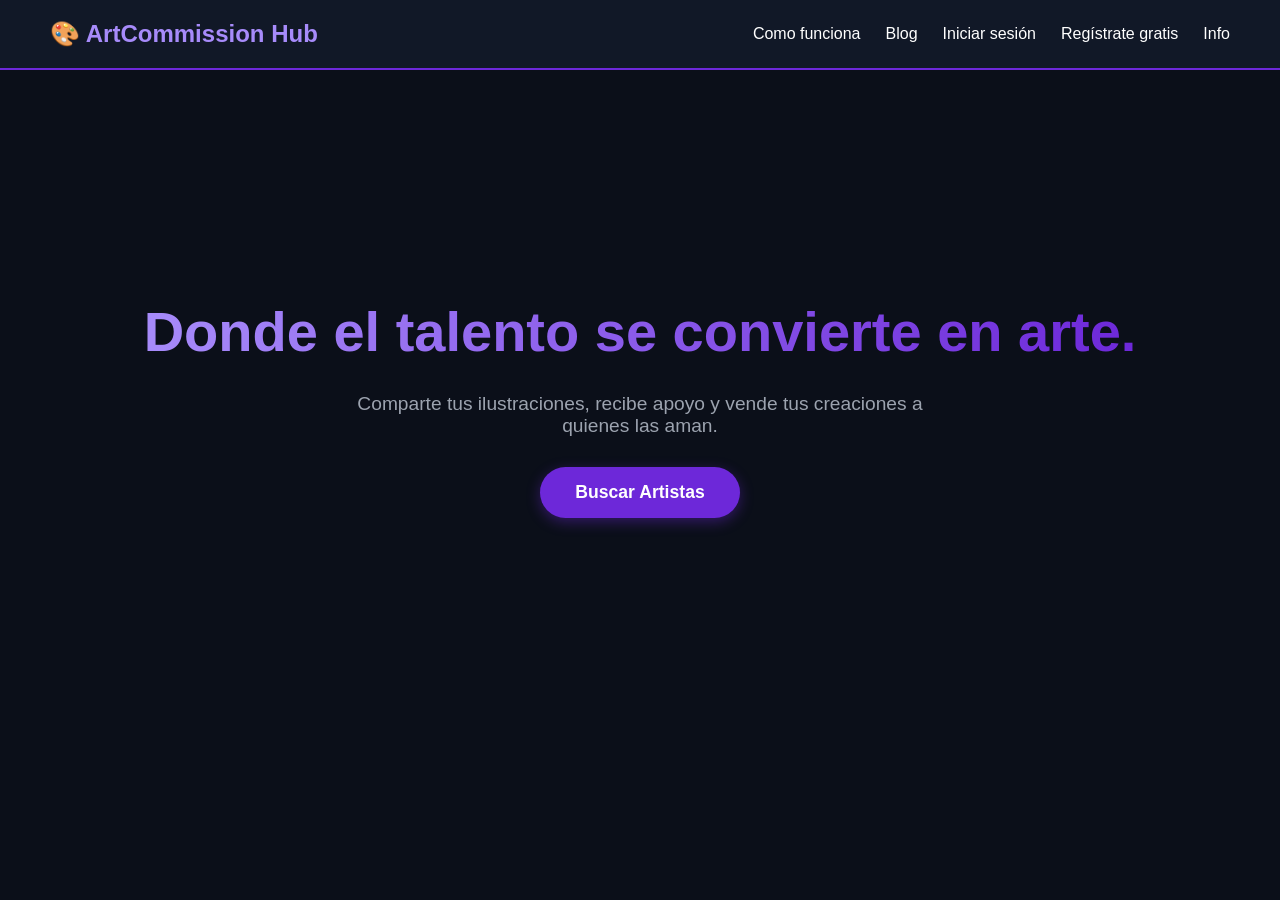
==== inicio/index.html @ b0a663e4 "refactor: organizar estructura inicial moviendo archivos a la carpeta inicio ademas de cambiar el no" ====
<!DOCTYPE html>
<html lang="es">
<head>
    <meta charset="UTF-8">
    <meta name="viewport" content="width=device-width, initial-scale=1.0">
    <title>ArtCommission Hub</title>
    <link rel="stylesheet" href="style.css">
</head>
<body>

    <nav>
        <h2>🎨 ArtCommission Hub</h2>

        <ul>
            <li>Como funciona</li>
            <li>Blog</li>
            <li>Iniciar sesión</li>
            <li>Regístrate gratis</li>
            <li>Info</li>
        </ul>
    </nav>

    <section>
        <h1>Donde el talento se convierte en arte.</h1>
        <p>Comparte tus ilustraciones, recibe apoyo y vende tus creaciones a quienes las aman.</p>
        <button>Buscar Artistas</button>
    </section>

    <script src="script.js"></script>

</body>
</html>
---- inicio/style.css ----
/* Configuración general y colores de fondo */
body {
    margin: 0;
    font-family: 'Segoe UI', Tahoma, Geneva, Verdana, sans-serif;
    background-color: #0B0F19; /* Azul oscuro profundo */
    color: #FFFFFF; /* Texto blanco */
}

/* Barra de navegación */
nav {
    display: flex;
    justify-content: space-between;
    align-items: center;
    padding: 20px 50px;
    background-color: #111827; /* Gris azulado muy oscuro */
    border-bottom: 2px solid #6D28D9; /* Línea morada eléctrica */
}

nav h2 {
    margin: 0;
    color: #A78BFA; /* Morado claro para resaltar el logo */
}

nav ul {
    list-style: none;
    display: flex;
    gap: 25px;
    margin: 0;
    padding: 0;
}

nav ul li {
    cursor: pointer;
    font-weight: 500;
    transition: color 0.3s ease;
}

nav ul li:hover {
    color: #8B5CF6; /* Cambia a morado al pasar el mouse */
}

/* Sección de Bienvenida (Hero Section) */
section {
    display: flex;
    flex-direction: column;
    align-items: center;
    justify-content: center;
    text-align: center;
    height: 70vh;
    padding: 0 20px;
}

section h1 {
    font-size: 3.5rem;
    margin-bottom: 10px;
    background: linear-gradient(to right, #A78BFA, #6D28D9);
    -webkit-background-clip: text;
    -webkit-text-fill-color: transparent; /* Efecto de texto degradado */
}

section p {
    font-size: 1.2rem;
    color: #9CA3AF; /* Texto gris suave */
    margin-bottom: 30px;
    max-width: 600px;
}

/* Botón llamativo */
button {
    background-color: #6D28D9; /* Fondo morado */
    color: white;
    border: none;
    padding: 15px 35px;
    font-size: 1.1rem;
    font-weight: bold;
    border-radius: 30px; /* Bordes redondeados modernos */
    cursor: pointer;
    box-shadow: 0 4px 14px rgba(109, 40, 217, 0.4);
    transition: transform 0.2s ease, background-color 0.3s ease;
}

button:hover {
    background-color: #7C3AED; /* Morado un poco más brillante */
    transform: translateY(-3px); /* Pequeño brinco hacia arriba */
}
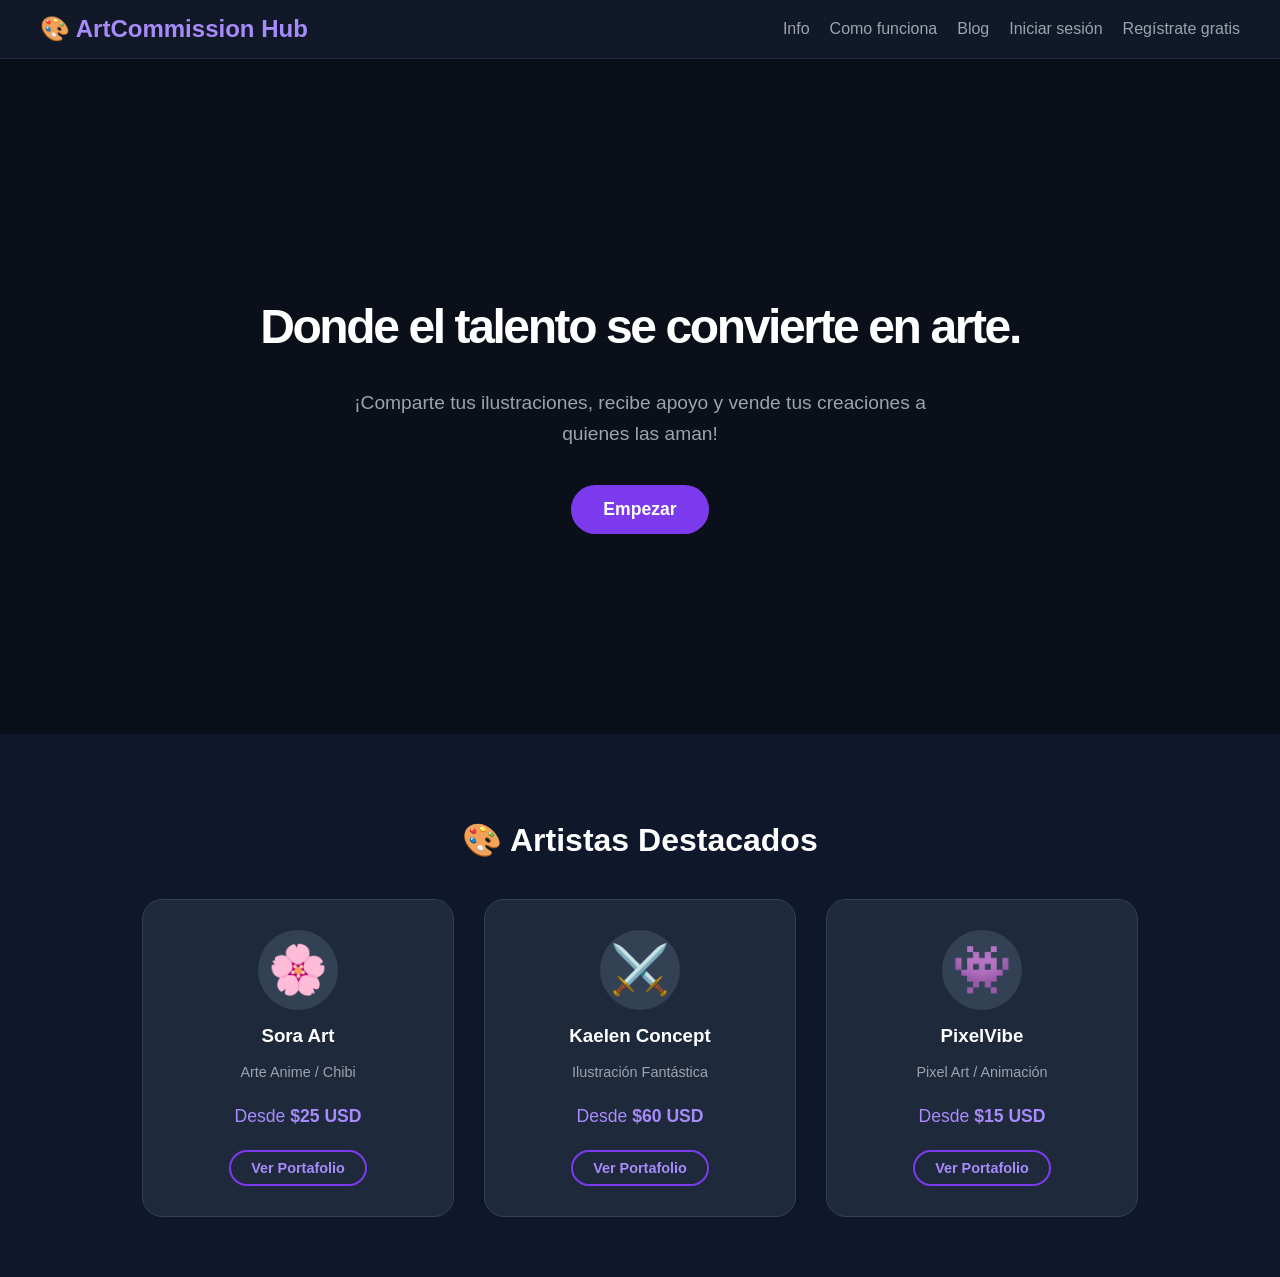
==== commit dfbbb640: "creacion de targetas virtuales de artistas" ====
--- a/inicio/index.html
+++ b/inicio/index.html
@@ -12,19 +12,51 @@
         <h2>🎨 ArtCommission Hub</h2>
 
         <ul>
+            <li>Info</li>
             <li>Como funciona</li>
             <li>Blog</li>
             <li>Iniciar sesión</li>
             <li>Regístrate gratis</li>
-            <li>Info</li>
         </ul>
     </nav>
 
     <section>
         <h1>Donde el talento se convierte en arte.</h1>
-        <p>Comparte tus ilustraciones, recibe apoyo y vende tus creaciones a quienes las aman.</p>
-        <button>Buscar Artistas</button>
+        <p>¡Comparte tus ilustraciones, recibe apoyo y vende tus creaciones a quienes las aman!</p>
+        <button>Empezar</button>
     </section>
+    
+    <section class="artists-section">
+    <h2>🎨 Artistas Destacados</h2>
+    <div class="artists-grid">
+        <!-- Tarjeta Artista 1 -->
+        <div class="artist-card">
+            <div class="profile-pic">🌸</div>
+            <h3>Sora Art</h3>
+            <p class="specialty">Arte Anime / Chibi</p>
+            <p class="price">Desde <strong>$25 USD</strong></p>
+            <button class="btn-sm">Ver Portafolio</button>
+        </div>
+
+        <!-- Tarjeta Artista 2 -->
+        <div class="artist-card">
+            <div class="profile-pic">⚔️</div>
+            <h3>Kaelen Concept</h3>
+            <p class="specialty">Ilustración Fantástica</p>
+            <p class="price">Desde <strong>$60 USD</strong></p>
+            <button class="btn-sm">Ver Portafolio</button>
+        </div>
+
+        <!-- Tarjeta Artista 3 -->
+        <div class="artist-card">
+            <div class="profile-pic">👾</div>
+            <h3>PixelVibe</h3>
+            <p class="specialty">Pixel Art / Animación</p>
+            <p class="price">Desde <strong>$15 USD</strong></p>
+            <button class="btn-sm">Ver Portafolio</button>
+        </div>
+    </div>
+</section>
 
     <script src="script.js"></script>
 
--- a/inicio/style.css
+++ b/inicio/style.css
@@ -1,4 +1,4 @@
-/* Configuración general y colores de fondo */
+/* Configuración general y colores de fondo estilo Ko-fi Oscuro */
 body {
     margin: 0;
     font-family: 'Segoe UI', Tahoma, Geneva, Verdana, sans-serif;
@@ -11,20 +11,22 @@
     display: flex;
     justify-content: space-between;
     align-items: center;
-    padding: 20px 50px;
+    padding: 15px 40px;
     background-color: #111827; /* Gris azulado muy oscuro */
-    border-bottom: 2px solid #6D28D9; /* Línea morada eléctrica */
+    border-bottom: 1px solid #1F2937;
 }
 
 nav h2 {
     margin: 0;
     color: #A78BFA; /* Morado claro para resaltar el logo */
+    font-size: 1.5rem;
 }
 
 nav ul {
     list-style: none;
     display: flex;
-    gap: 25px;
+    align-items: center;
+    gap: 20px;
     margin: 0;
     padding: 0;
 }
@@ -32,11 +34,12 @@
 nav ul li {
     cursor: pointer;
     font-weight: 500;
+    color: #9CA3AF;
     transition: color 0.3s ease;
 }
 
 nav ul li:hover {
-    color: #8B5CF6; /* Cambia a morado al pasar el mouse */
+    color: #FFFFFF; /* Cambia a blanco al pasar el mouse */
 }
 
 /* Sección de Bienvenida (Hero Section) */
@@ -46,40 +49,118 @@
     align-items: center;
     justify-content: center;
     text-align: center;
-    height: 70vh;
+    height: 75vh;
     padding: 0 20px;
 }
 
 section h1 {
-    font-size: 3.5rem;
-    margin-bottom: 10px;
-    background: linear-gradient(to right, #A78BFA, #6D28D9);
-    -webkit-background-clip: text;
-    -webkit-text-fill-color: transparent; /* Efecto de texto degradado */
+    font-size: 3rem;
+    margin-bottom: 15px;
+    font-weight: 800;
+    letter-spacing: -0.05em;
 }
 
 section p {
     font-size: 1.2rem;
     color: #9CA3AF; /* Texto gris suave */
-    margin-bottom: 30px;
+    margin-bottom: 35px;
     max-width: 600px;
+    line-height: 1.6;
 }
 
-/* Botón llamativo */
+/* Botón llamativo estilo "Empiezar" de Ko-fi */
 button {
-    background-color: #6D28D9; /* Fondo morado */
+    background-color: #7C3AED; /* Morado Ko-fi / ArtStation */
     color: white;
     border: none;
-    padding: 15px 35px;
+    padding: 14px 32px;
     font-size: 1.1rem;
-    font-weight: bold;
-    border-radius: 30px; /* Bordes redondeados modernos */
+    font-weight: 600;
+    border-radius: 9999px; /* Botón completamente ovalado */
     cursor: pointer;
-    box-shadow: 0 4px 14px rgba(109, 40, 217, 0.4);
-    transition: transform 0.2s ease, background-color 0.3s ease;
+    transition: background-color 0.2s ease, transform 0.2s ease;
 }
 
 button:hover {
-    background-color: #7C3AED; /* Morado un poco más brillante */
-    transform: translateY(-3px); /* Pequeño brinco hacia arriba */
+    background-color: #6D28D9;
+    transform: scale(1.03); /* Crece sutilmente */
+}  
+
+/* Sección de Artistas */
+.artists-section {
+    height: auto;
+    padding: 60px 20px;
+    background-color: #0F172A; /* Un tono ligeramente diferente para contrastar */
+}
+
+.artists-section h2 {
+    font-size: 2rem;
+    margin-bottom: 40px;
+}
+
+/* Rejilla de tarjetas */
+.artists-grid {
+    display: flex;
+    justify-content: center;
+    gap: 30px;
+    flex-wrap: wrap; /* Esto ayuda a que sea responsive si la pantalla es chica */
+    max-width: 1200px;
+    width: 100%;
+}
+
+/* Tarjeta individual */
+.artist-card {
+    background-color: #1E293B; /* Tarjeta gris azulada */
+    border: 1px solid #334155;
+    border-radius: 20px;
+    padding: 30px;
+    width: 250px;
+    text-align: center;
+    transition: transform 0.3s ease, border-color 0.3s ease;
+}
+
+.artist-card:hover {
+    transform: translateY(-5px);
+    border-color: #7C3AED; /* Borde morado brillante al pasar el mouse */
+}
+
+/* Avatar temporal del artista */
+.profile-pic {
+    font-size: 3rem;
+    background-color: #334155;
+    width: 80px;
+    height: 80px;
+    line-height: 80px;
+    border-radius: 50%;
+    margin: 0 auto 15px auto;
+}
+
+.artist-card h3 {
+    margin: 10px 0 5px 0;
+}
+
+.specialty {
+    color: #9CA3AF;
+    font-size: 0.9rem;
+    margin-bottom: 15px;
+}
+
+.price {
+    color: #A78BFA;
+    font-size: 1.1rem;
+    margin-bottom: 20px;
+}
+
+/* Botón pequeño para las tarjetas */
+.btn-sm {
+    padding: 8px 20px;
+    font-size: 0.9rem;
+    background-color: transparent;
+    border: 2px solid #7C3AED;
+    color: #A78BFA;
+}
+
+.btn-sm:hover {
+    background-color: #7C3AED;
+    color: white;
 }
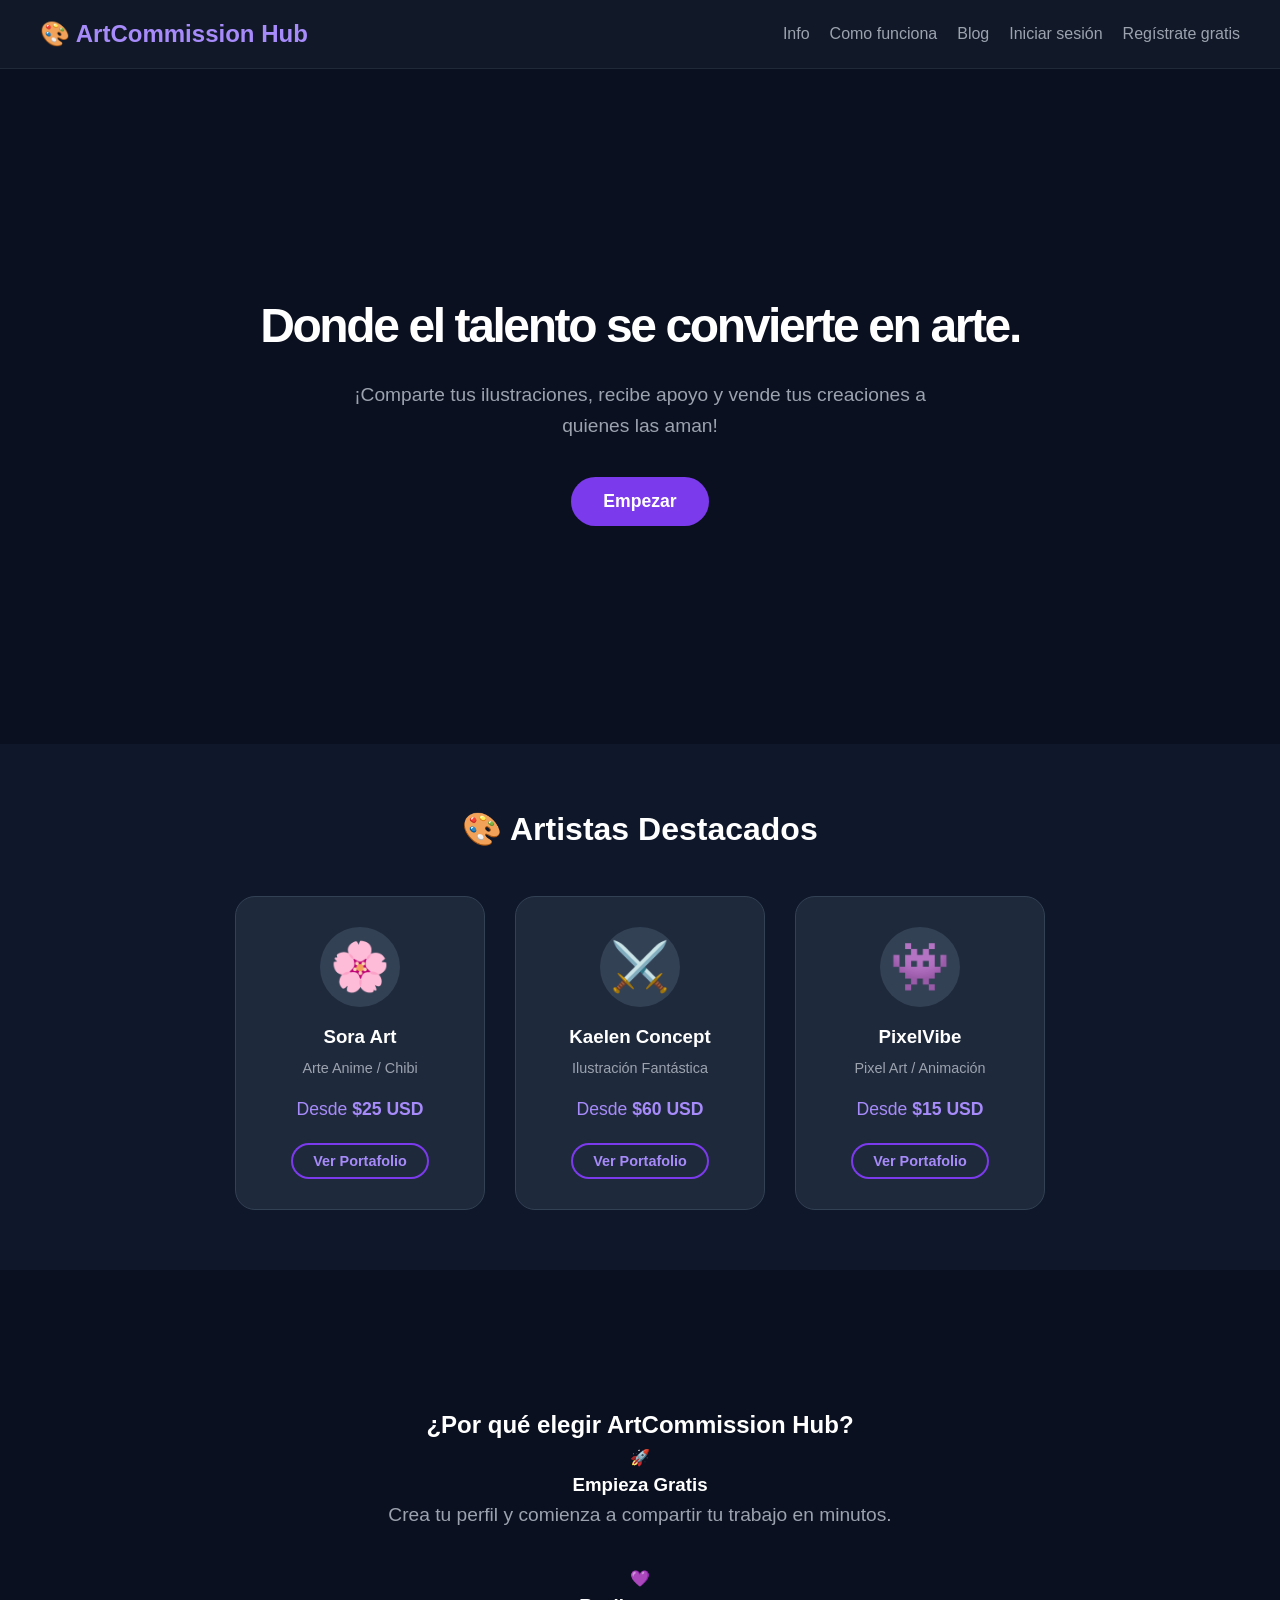
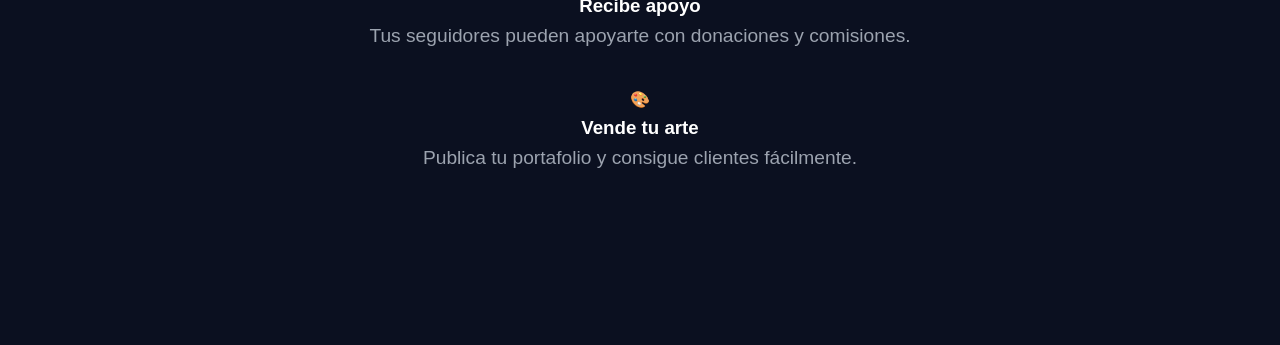
==== commit 03f9ca17: "estructura HTML y fundamentos de CSS" ====
--- a/inicio/index.html
+++ b/inicio/index.html
@@ -20,44 +20,72 @@
         </ul>
     </nav>
 
-    <section>
-        <h1>Donde el talento se convierte en arte.</h1>
-        <p>¡Comparte tus ilustraciones, recibe apoyo y vende tus creaciones a quienes las aman!</p>
-        <button>Empezar</button>
-    </section>
+    <main>
+        <section>
+            <h1>Donde el talento se convierte en arte.</h1>
+            <p>¡Comparte tus ilustraciones, recibe apoyo y vende tus creaciones a quienes las aman!</p>
+            <button>Empezar</button>
+        </section>
     
-    <section class="artists-section">
-    <h2>🎨 Artistas Destacados</h2>
-    <div class="artists-grid">
+        <section class="artists-section">
+            <h2>🎨 Artistas Destacados</h2>
+            <div class="artists-grid">
         <!-- Tarjeta Artista 1 -->
-        <div class="artist-card">
-            <div class="profile-pic">🌸</div>
-            <h3>Sora Art</h3>
-            <p class="specialty">Arte Anime / Chibi</p>
-            <p class="price">Desde <strong>$25 USD</strong></p>
-            <button class="btn-sm">Ver Portafolio</button>
-        </div>
+            <div class="artist-card">
+                <div class="profile-pic">🌸</div>
+                <h3>Sora Art</h3>
+                <p class="specialty">Arte Anime / Chibi</p>
+                <p class="price">Desde <strong>$25 USD</strong></p>
+                <button class="btn-sm">Ver Portafolio</button>
+            </div>
 
         <!-- Tarjeta Artista 2 -->
-        <div class="artist-card">
-            <div class="profile-pic">⚔️</div>
-            <h3>Kaelen Concept</h3>
-            <p class="specialty">Ilustración Fantástica</p>
-            <p class="price">Desde <strong>$60 USD</strong></p>
-            <button class="btn-sm">Ver Portafolio</button>
-        </div>
+            <div class="artist-card">
+                <div class="profile-pic">⚔️</div>
+                <h3>Kaelen Concept</h3>
+                <p class="specialty">Ilustración Fantástica</p>
+                <p class="price">Desde <strong>$60 USD</strong></p>
+                <button class="btn-sm">Ver Portafolio</button>
+            </div>
 
         <!-- Tarjeta Artista 3 -->
-        <div class="artist-card">
-            <div class="profile-pic">👾</div>
-            <h3>PixelVibe</h3>
-            <p class="specialty">Pixel Art / Animación</p>
-            <p class="price">Desde <strong>$15 USD</strong></p>
-            <button class="btn-sm">Ver Portafolio</button>
-        </div>
-    </div>
-</section>
+            <div class="artist-card">
+                <div class="profile-pic">👾</div>
+                <h3>PixelVibe</h3>
+                <p class="specialty">Pixel Art / Animación</p>
+                <p class="price">Desde <strong>$15 USD</strong></p>
+                <button class="btn-sm">Ver Portafolio</button>
+            </div>
+        </section>
 
+        <section class="features-section">
+            <h2>¿Por qué elegir ArtCommission Hub?</h2>
+
+        <!-- Tarjeta feature 1 -->
+            <div class="features-grid">
+                <div class="features-card">
+                    <div class="feature-icon">🚀</div>
+                    <h3>Empieza Gratis</h3>
+                    <p class="description">Crea tu perfil y comienza a compartir tu trabajo en minutos.</p>
+                </div>
+
+        <!-- Tarjeta feature 2 -->
+            
+                <div class="features-card">
+                    <div class="feature-icon">💜</div>
+                    <h3>Recibe apoyo</h3>
+                    <p class="description">Tus seguidores pueden apoyarte con donaciones y comisiones.</p>
+                </div>
+
+        <!-- Tarjeta feature 3 -->
+                <div class="features-card">
+                    <div class="feature-icon">🎨</div>
+                    <h3>Vende tu arte</h3>
+                    <p class="description">Publica tu portafolio y consigue clientes fácilmente.</p>
+                </div>
+            </div>
+        </section>
+    </main>
     <script src="script.js"></script>
 
 </body>
--- a/inicio/style.css
+++ b/inicio/style.css
@@ -1,9 +1,41 @@
-/* Configuración general y colores de fondo estilo Ko-fi Oscuro */
+/* variables */
+:root{
+    --bg-primary:#0B1020;
+    --bg-secondary:#161E33;
+    --card:#202A40;
+
+    --purple:#7C3AED;
+    --purple-hover:#6D28D9;
+
+    --text:#FFFFFF;
+    --text-light:#B7C2D3;
+
+    --border:#2F3A56;
+
+    --radius:18px;
+
+    --transition:.25s ease;
+}
+
+/* reset */
+*{
+    margin:0;
+    padding:0;
+    box-sizing:border-box;
+}
+
+/* Configuración general */
 body {
-    margin: 0;
-    font-family: 'Segoe UI', Tahoma, Geneva, Verdana, sans-serif;
-    background-color: #0B0F19; /* Azul oscuro profundo */
-    color: #FFFFFF; /* Texto blanco */
+    background:var(--bg-primary);
+    color:var(--text);
+    font-family:Arial, Helvetica, sans-serif;/* fuente */
+    line-height:1.6;/* espaciado entre lineas */
+}
+
+/* imagenes */
+img{
+    max-width:100%;
+    display:block;
 }
 
 /* Barra de navegación */
@@ -13,7 +45,7 @@
     align-items: center;
     padding: 15px 40px;
     background-color: #111827; /* Gris azulado muy oscuro */
-    border-bottom: 1px solid #1F2937;
+    border-bottom: 1px solid #1F2937; 
 }
 
 nav h2 {
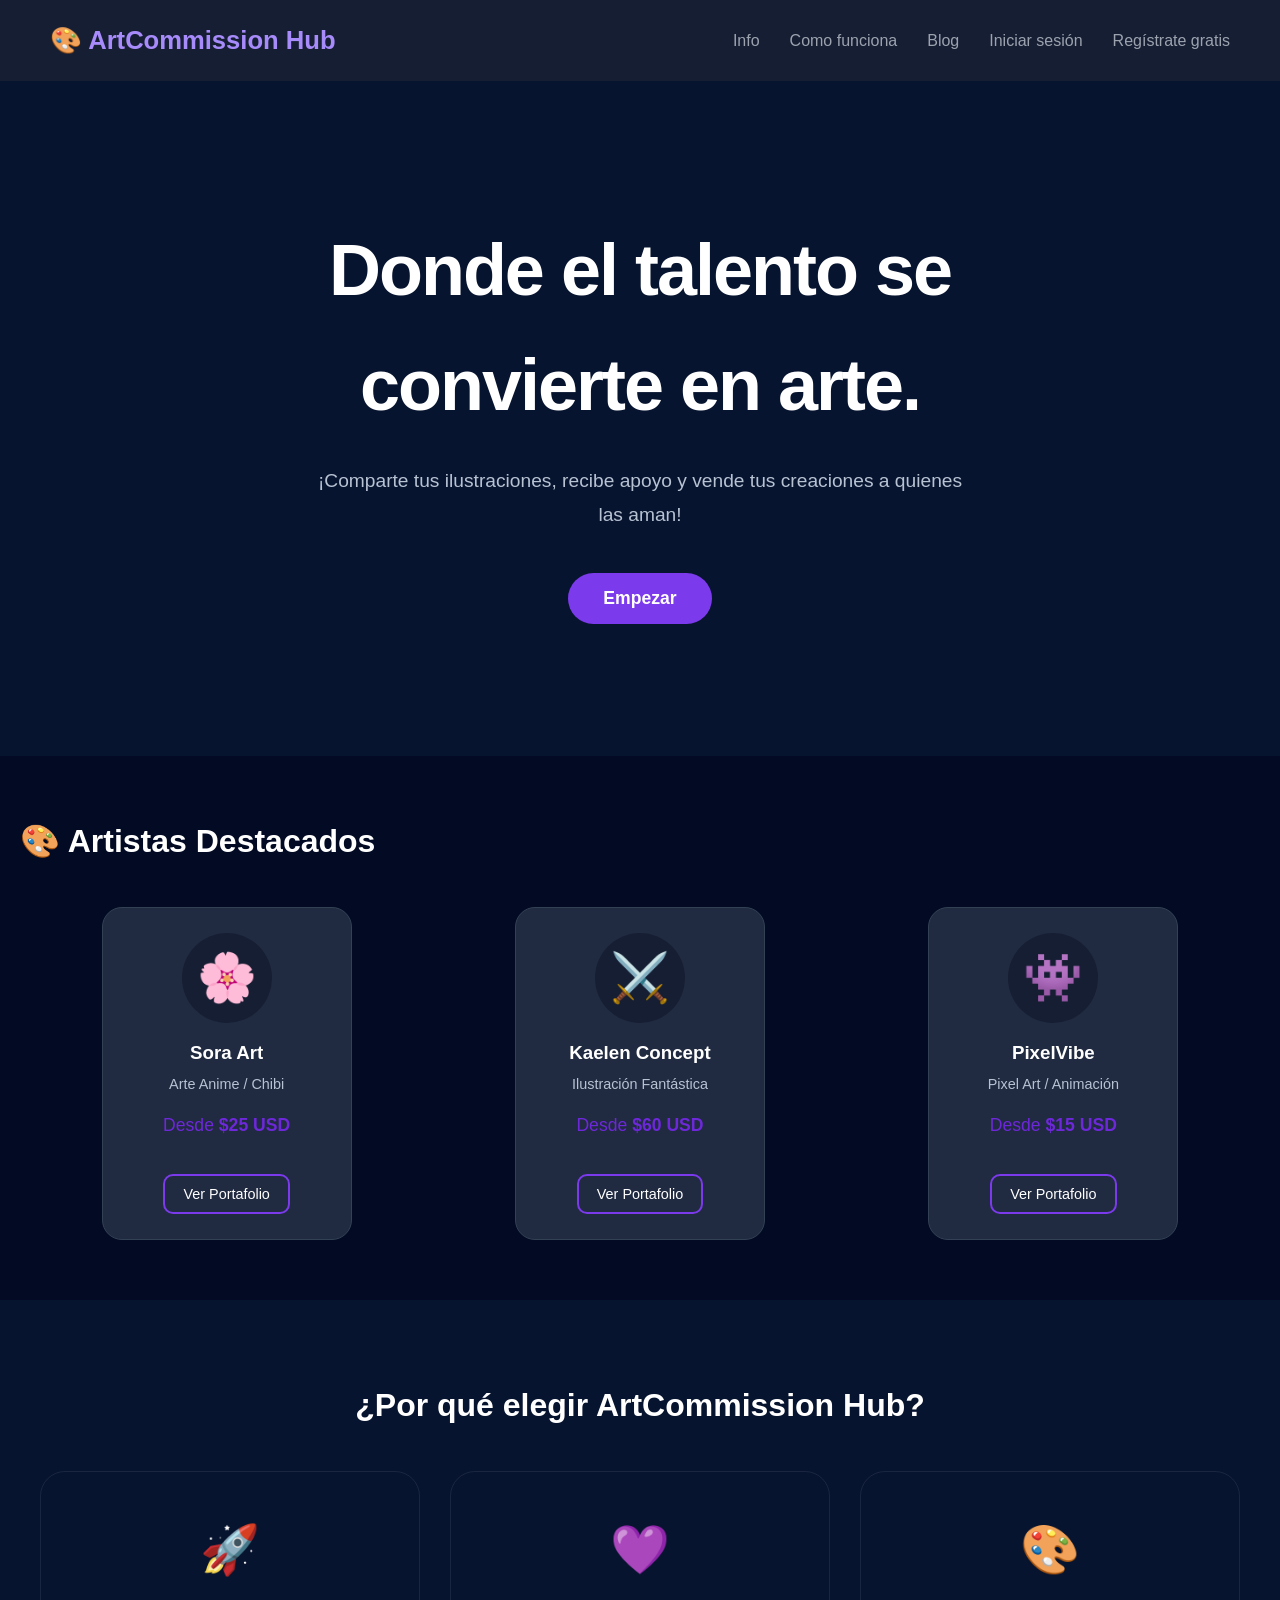
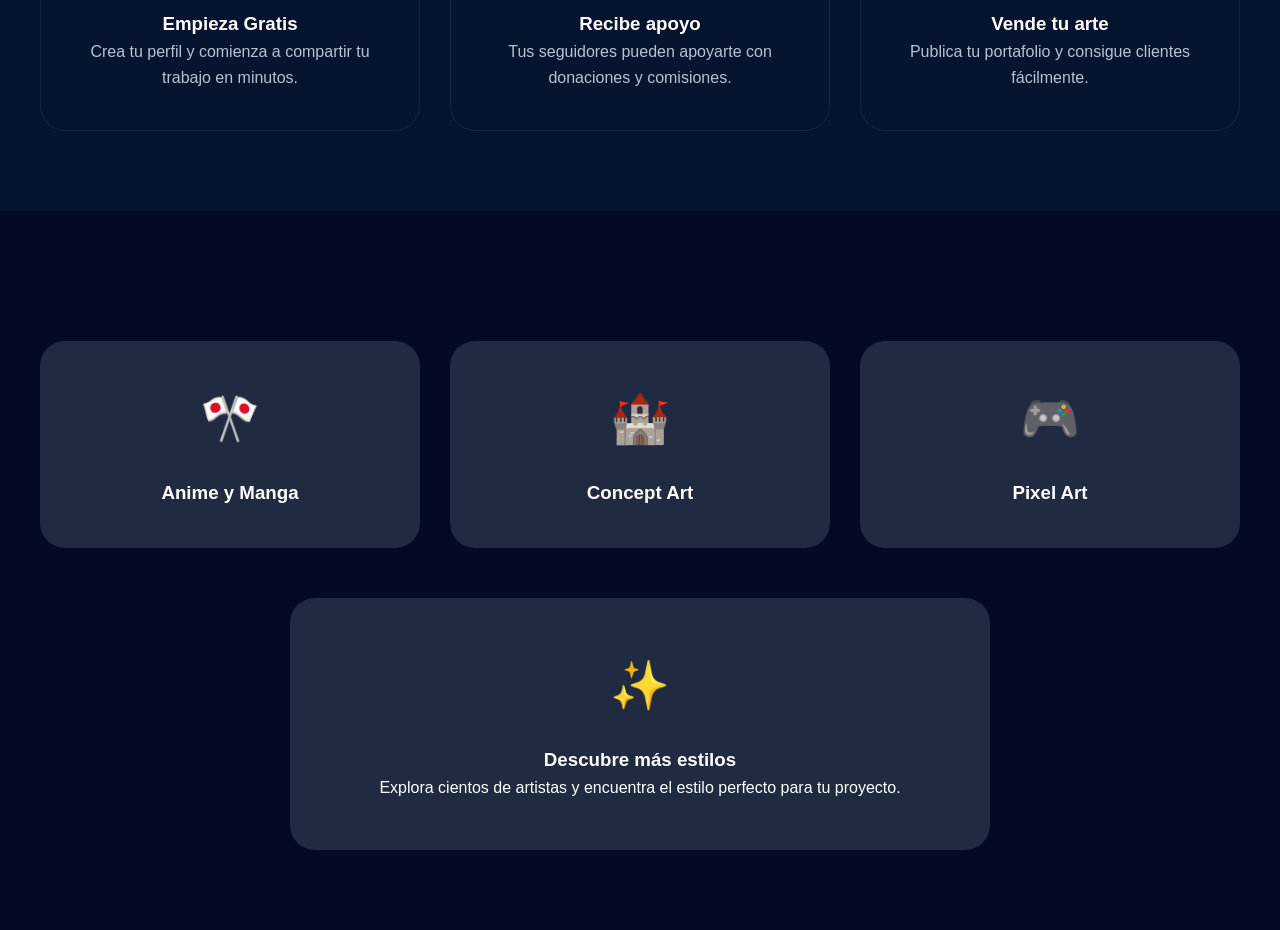
==== commit 7032d242: "css y html parte de categorias" ====
--- a/inicio/index.html
+++ b/inicio/index.html
@@ -21,7 +21,7 @@
     </nav>
 
     <main>
-        <section>
+        <section class="hero-section">
             <h1>Donde el talento se convierte en arte.</h1>
             <p>¡Comparte tus ilustraciones, recibe apoyo y vende tus creaciones a quienes las aman!</p>
             <button>Empezar</button>
@@ -85,6 +85,31 @@
                 </div>
             </div>
         </section>
+
+        <section class="category-section">
+            <div class="category-grid">
+                <div class="category-card">
+                    <div class="category-icon">🎌</div>
+                    <h3>Anime y Manga</h3>
+                </div>
+
+                <div class="category-card">
+                    <div class="category-icon">🏰</div>
+                    <h3>Concept Art</h3>
+                </div>
+
+                <div class="category-card">
+                    <div class="category-icon">🎮</div>
+                    <h3>Pixel Art</h3>
+                </div>
+            </div>
+
+            <div class="explore-card">
+                    <div class="category-icon">✨</div>
+                    <h3>Descubre más estilos</h3>
+                    <p>Explora cientos de artistas y encuentra el estilo perfecto para tu proyecto.</p>
+            </div>
+        </section>
     </main>
     <script src="script.js"></script>
 
--- a/inicio/style.css
+++ b/inicio/style.css
@@ -3,6 +3,8 @@
     --bg-primary:#0B1020;
     --bg-secondary:#161E33;
     --card:#202A40;
+    --fondo2:#1a273f;
+    --fondo1:#0c1a3d;
 
     --purple:#7C3AED;
     --purple-hover:#6D28D9;
@@ -43,88 +45,94 @@
     display: flex;
     justify-content: space-between;
     align-items: center;
-    padding: 15px 40px;
-    background-color: #111827; /* Gris azulado muy oscuro */
-    border-bottom: 1px solid #1F2937; 
-}
-
+
+    padding: 20px 50px;
+    background:var(--bg-secondary);
+}
+
+/* Barra de navegación titulo */
 nav h2 {
     margin: 0;
     color: #A78BFA; /* Morado claro para resaltar el logo */
-    font-size: 1.5rem;
-}
-
+    font-size: 1.6rem;
+    cursor:pointer;
+}
+
+/* Barra de navegación ul */
 nav ul {
+    display: flex;
+    gap: 30px;
     list-style: none;
-    display: flex;
     align-items: center;
-    gap: 20px;
     margin: 0;
     padding: 0;
 }
 
+/* Barra de navegación li */
 nav ul li {
     cursor: pointer;
     font-weight: 500;
     color: #9CA3AF;
     transition: color 0.3s ease;
 }
-
 nav ul li:hover {
-    color: #FFFFFF; /* Cambia a blanco al pasar el mouse */
-}
-
-/* Sección de Bienvenida (Hero Section) */
-section {
+    color:var(--purple); /* Cambia a morado al pasar el mouse */
+}
+
+/* Sección de Bienvenida */
+.hero-section {
+    background: #07142f;
     display: flex;
     flex-direction: column;
+    justify-content: center;
     align-items: center;
-    justify-content: center;
-    text-align: center;
-    height: 75vh;
-    padding: 0 20px;
-}
-
-section h1 {
-    font-size: 3rem;
-    margin-bottom: 15px;
+    text-align: center;
+
+    min-height: 75vh;
+    padding: 80px 20px;
+}
+
+.hero-section h1 {
+    font-size: clamp(2.5rem, 6vw, 4.5rem);
     font-weight: 800;
-    letter-spacing: -0.05em;
-}
-
-section p {
+    letter-spacing: -2px;
+    margin-bottom: 20px;
+    max-width: 900px;
+}
+
+.hero-section p {
     font-size: 1.2rem;
-    color: #9CA3AF; /* Texto gris suave */
-    margin-bottom: 35px;
-    max-width: 600px;
-    line-height: 1.6;
-}
-
-/* Botón llamativo estilo "Empiezar" de Ko-fi */
-button {
-    background-color: #7C3AED; /* Morado Ko-fi / ArtStation */
+    color: var(--text-light);
+    max-width: 650px;
+    margin-bottom: 40px;
+    line-height: 1.8;
+}
+
+.hero-section button {
+    background: var(--purple);
     color: white;
     border: none;
-    padding: 14px 32px;
+    padding: 15px 35px;
+    border-radius: 999px;
     font-size: 1.1rem;
     font-weight: 600;
-    border-radius: 9999px; /* Botón completamente ovalado */
-    cursor: pointer;
-    transition: background-color 0.2s ease, transform 0.2s ease;
-}
-
-button:hover {
-    background-color: #6D28D9;
-    transform: scale(1.03); /* Crece sutilmente */
-}  
+    cursor: pointer;
+    transition: 0.3s;
+}
+
+.hero-section button:hover {
+    background: var(--purple-hover);
+    transform: translateY(-3px);
+    box-shadow: 0 10px 30px rgba(124, 58, 237, 0.4);
+}
+
 
 /* Sección de Artistas */
 .artists-section {
     height: auto;
     padding: 60px 20px;
-    background-color: #0F172A; /* Un tono ligeramente diferente para contrastar */
-}
-
+    background-color:#030b24; 
+}
 .artists-section h2 {
     font-size: 2rem;
     margin-bottom: 40px;
@@ -132,38 +140,49 @@
 
 /* Rejilla de tarjetas */
 .artists-grid {
-    display: flex;
+    display: grid;
+    grid-template-columns: repeat(auto-fit, minmax(280px, 1fr));
     justify-content: center;
-    gap: 30px;
-    flex-wrap: wrap; /* Esto ayuda a que sea responsive si la pantalla es chica */
+    justify-items: center;
+    gap: 40px;
     max-width: 1200px;
     width: 100%;
+    margin: 0 auto;
 }
 
 /* Tarjeta individual */
 .artist-card {
-    background-color: #1E293B; /* Tarjeta gris azulada */
+    background:var(--card);
     border: 1px solid #334155;
     border-radius: 20px;
-    padding: 30px;
+    padding: 25px;
     width: 250px;
     text-align: center;
+
     transition: transform 0.3s ease, border-color 0.3s ease;
 }
-
 .artist-card:hover {
-    transform: translateY(-5px);
-    border-color: #7C3AED; /* Borde morado brillante al pasar el mouse */
+    transform: translateY(-10px);
+    border-color:var(--purple); /* Borde morado brillante al pasar el mouse */
 }
 
 /* Avatar temporal del artista */
 .profile-pic {
     font-size: 3rem;
-    background-color: #334155;
-    width: 80px;
-    height: 80px;
+
+
+    width: 90px;
+    height: 90px;
+
+    background-color:var(--bg-secondary);
+
+    border-radius: 50%;
     line-height: 80px;
-    border-radius: 50%;
+
+    display:flex;
+    justify-content:center;
+    align-items:center;
+
     margin: 0 auto 15px auto;
 }
 
@@ -172,27 +191,138 @@
 }
 
 .specialty {
-    color: #9CA3AF;
+    color:var(--text-light);
     font-size: 0.9rem;
     margin-bottom: 15px;
 }
 
 .price {
-    color: #A78BFA;
+    color:var(--purple-hover);
     font-size: 1.1rem;
     margin-bottom: 20px;
 }
 
 /* Botón pequeño para las tarjetas */
 .btn-sm {
-    padding: 8px 20px;
+    margin-top:15px;
+    padding: 10px 18px;
+
+    background-color: transparent;
+    color: white;
+
+    border: 2px solid var(--purple);
+    border-radius: 10px;
+
+    cursor: pointer;
+
     font-size: 0.9rem;
-    background-color: transparent;
-    border: 2px solid #7C3AED;
-    color: #A78BFA;
-}
-
+    transition:0.3s;
+}
 .btn-sm:hover {
-    background-color: #7C3AED;
-    color: white;
+    background:var(--purple-hover);
+    color:var(--text);
+}
+
+
+/* Sección de ventajas */
+.features-section {
+    padding: 100px 20px;
+    text-align: center;
+    background-color: #07142f;
+    padding: 80px 20px;
+}
+
+/* titulo ventajas */
+.features-section h2 {
+    font-size: 2rem;
+    margin-bottom: 40px;
+    color:var(--text);
+    text-align: center;
+}
+
+/* rejilla de ventajas */
+.features-grid {
+    display: grid;
+    grid-template-columns: repeat(auto-fit, minmax(280px, 1fr));
+    gap: 30px;
+    max-width: 1200px;
+    width: 100%;
+    margin: 0 auto;
+}
+
+/* targetas de ventajas */
+.features-card {
+    background: var(--card-bg);
+    border: 1px solid rgba(255,255,255,0.08);
+    border-radius: 25px;
+    padding: 40px 30px;
+    text-align: center;
+    transition: 0.3s;
+    cursor: pointer;
+}
+.features-card:hover {
+    transform: translateY(-10px);
+    border-color: var(--purple);
+}
+
+/* icono ventajas */
+.feature-icon {
+    font-size: 3rem;
+    margin-bottom: 20px;
+}
+
+/* descripcion ventajas */
+.description {
+    color: var(--text-light);
+    line-height: 1.6;
+}
+
+
+/* Sección de categorias */
+.category-section {
+    text-align: center;
+    padding: 80px 20px;
+    background-color:#030b24;
+}
+
+.category-grid {
+    display: grid;
+    grid-template-columns: repeat(auto-fit, minmax(220px, 1fr));
+    gap: 30px;
+    max-width: 1200px;
+    margin: 50px auto 0;
+}
+
+.category-card {
+    background: var(--card);
+    border-radius: 25px;
+    padding: 40px 20px;
+    transition: 0.3s;
+    cursor: pointer;
+}
+
+.category-card:hover {
+    transform: translateY(-10px);
+    border: 1px solid var(--purple);
+}
+
+.category-icon {
+    font-size: 3rem;
+    margin-bottom: 20px;
+}
+
+.explore-card{
+    background: var(--card);
+    max-width: 700px;
+    margin: 50px auto 0;
+    padding: 50px;
+    border-radius: 25px;
+    text-align: center;
+    transition: 0.3s;
+    cursor: pointer;
+}
+
+.explore-card:hover{
+    transform: translateY(-10px);
+    border: 1px solid var(--purple);
 }
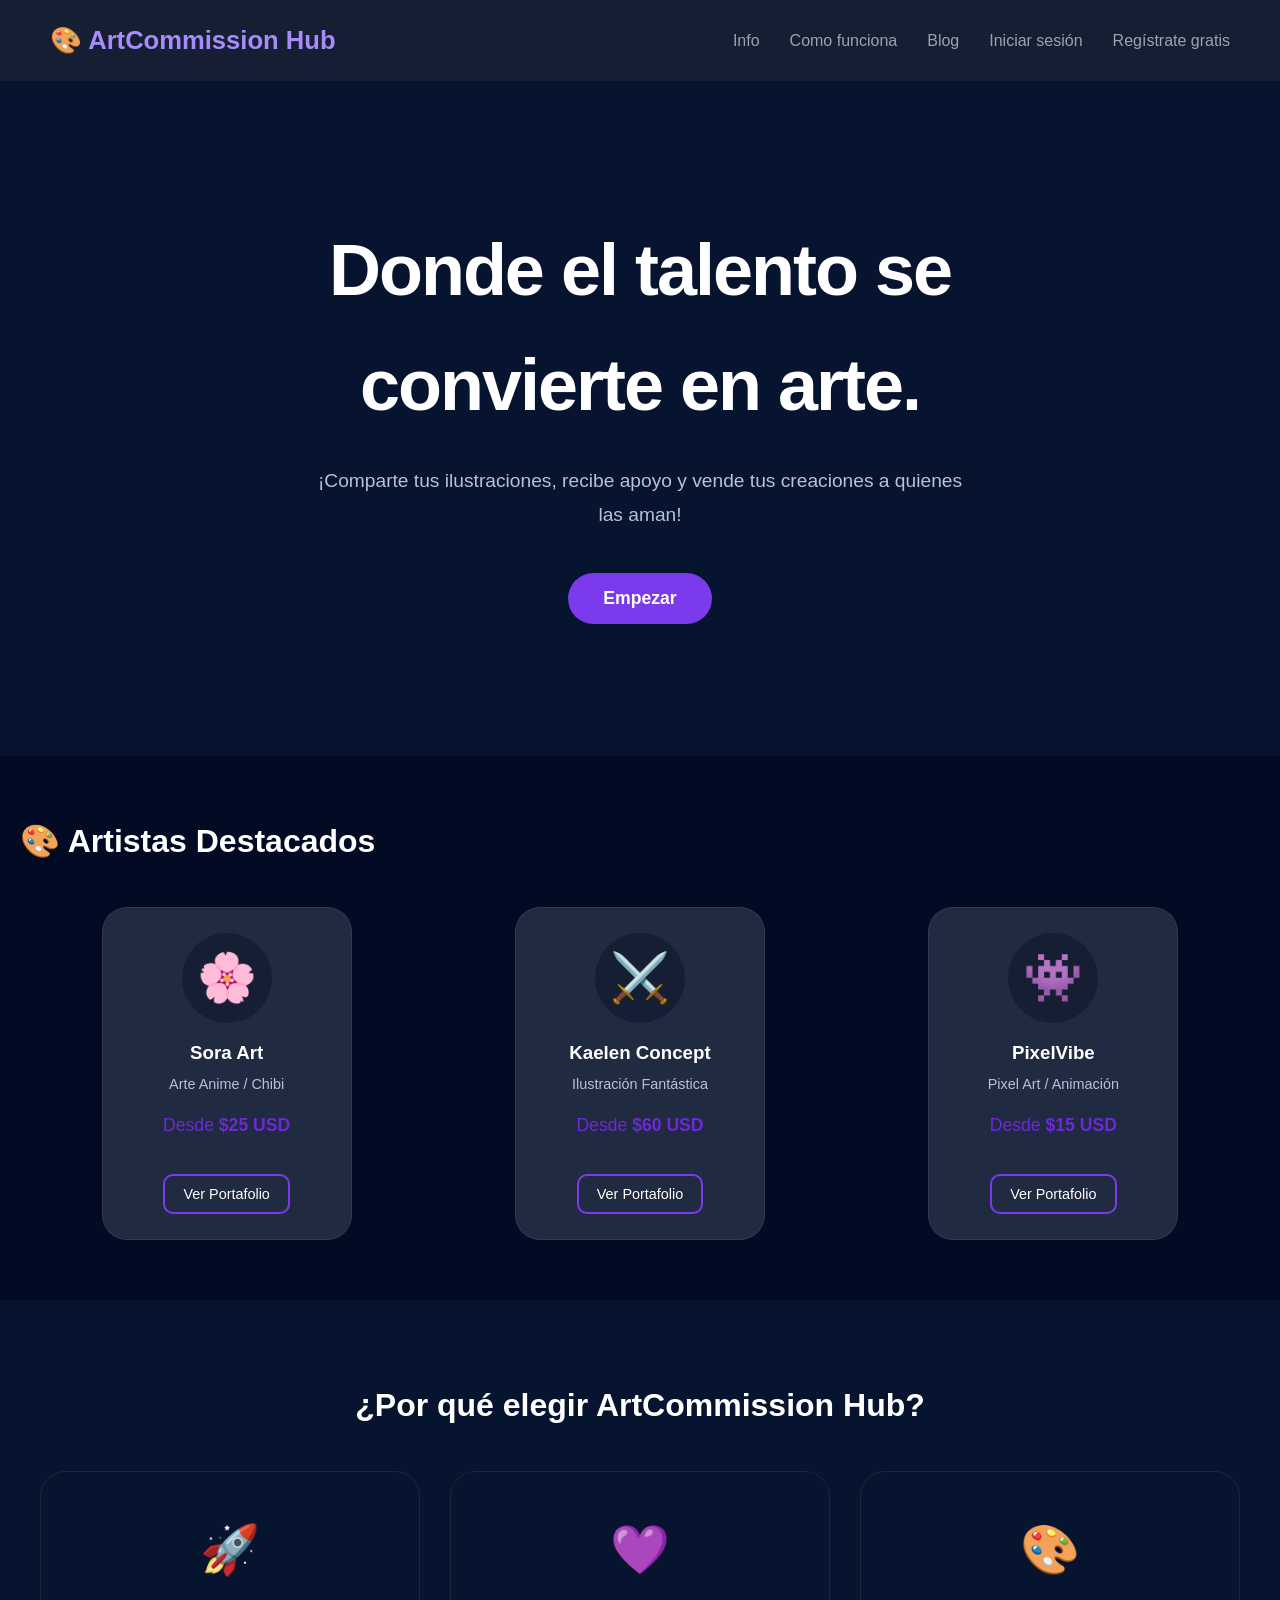
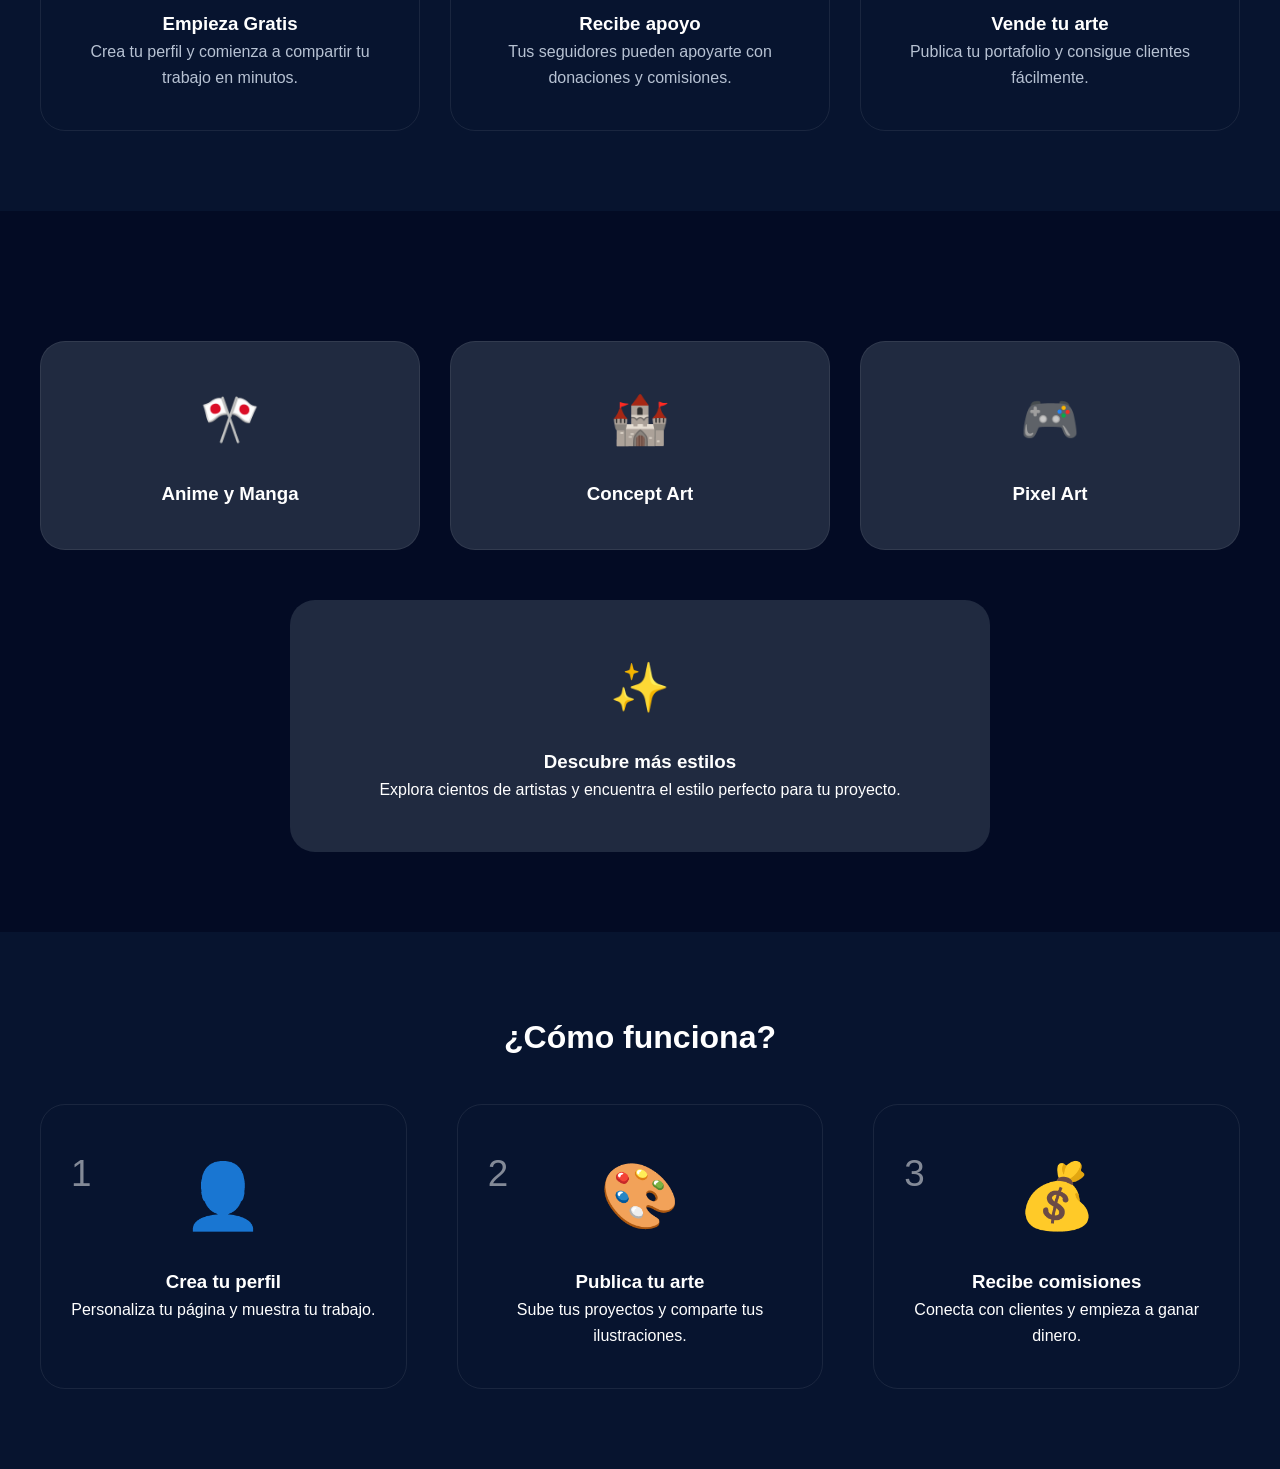
==== commit a3e58043: "css y html parte de pasos" ====
--- a/inicio/index.html
+++ b/inicio/index.html
@@ -31,7 +31,7 @@
             <h2>🎨 Artistas Destacados</h2>
             <div class="artists-grid">
         <!-- Tarjeta Artista 1 -->
-            <div class="artist-card">
+            <div class="card artist-card">
                 <div class="profile-pic">🌸</div>
                 <h3>Sora Art</h3>
                 <p class="specialty">Arte Anime / Chibi</p>
@@ -40,7 +40,7 @@
             </div>
 
         <!-- Tarjeta Artista 2 -->
-            <div class="artist-card">
+            <div class="card artist-card">
                 <div class="profile-pic">⚔️</div>
                 <h3>Kaelen Concept</h3>
                 <p class="specialty">Ilustración Fantástica</p>
@@ -49,7 +49,7 @@
             </div>
 
         <!-- Tarjeta Artista 3 -->
-            <div class="artist-card">
+            <div class="card artist-card">
                 <div class="profile-pic">👾</div>
                 <h3>PixelVibe</h3>
                 <p class="specialty">Pixel Art / Animación</p>
@@ -61,9 +61,9 @@
         <section class="features-section">
             <h2>¿Por qué elegir ArtCommission Hub?</h2>
 
+            <div class="features-grid">
         <!-- Tarjeta feature 1 -->
-            <div class="features-grid">
-                <div class="features-card">
+                <div class="card features-card">
                     <div class="feature-icon">🚀</div>
                     <h3>Empieza Gratis</h3>
                     <p class="description">Crea tu perfil y comienza a compartir tu trabajo en minutos.</p>
@@ -71,14 +71,14 @@
 
         <!-- Tarjeta feature 2 -->
             
-                <div class="features-card">
+                <div class="card features-card">
                     <div class="feature-icon">💜</div>
                     <h3>Recibe apoyo</h3>
                     <p class="description">Tus seguidores pueden apoyarte con donaciones y comisiones.</p>
                 </div>
 
         <!-- Tarjeta feature 3 -->
-                <div class="features-card">
+                <div class="card features-card">
                     <div class="feature-icon">🎨</div>
                     <h3>Vende tu arte</h3>
                     <p class="description">Publica tu portafolio y consigue clientes fácilmente.</p>
@@ -88,26 +88,61 @@
 
         <section class="category-section">
             <div class="category-grid">
-                <div class="category-card">
+                
+        <!-- Tarjeta category 1 -->
+                <div class="card category-card">
                     <div class="category-icon">🎌</div>
                     <h3>Anime y Manga</h3>
                 </div>
 
-                <div class="category-card">
+        <!-- Tarjeta category 2 -->
+                <div class="card category-card">
                     <div class="category-icon">🏰</div>
                     <h3>Concept Art</h3>
                 </div>
 
-                <div class="category-card">
+        <!-- Tarjeta category 3 -->
+                <div class="card category-card">
                     <div class="category-icon">🎮</div>
                     <h3>Pixel Art</h3>
                 </div>
             </div>
 
+        <!-- Tarjeta category 4 pero diferente -->
             <div class="explore-card">
                     <div class="category-icon">✨</div>
                     <h3>Descubre más estilos</h3>
                     <p>Explora cientos de artistas y encuentra el estilo perfecto para tu proyecto.</p>
+            </div>
+        </section>
+        
+        <section class="step-section">
+            <h2>¿Cómo funciona?</h2>
+
+            <div class="step-grid">
+        <!-- Tarjeta step 1 -->
+                <div class="card step-card">
+                    <div class="step-number">1</div>
+                    <div class="step-icon">👤</div>
+                    <h3>Crea tu perfil</h3>
+                    <p>Personaliza tu página y muestra tu trabajo.</p>
+                </div>
+
+        <!-- Tarjeta step 2 -->
+                <div class="card step-card">
+                    <div class="step-number">2</div>
+                    <div class="step-icon">🎨</div>
+                    <h3>Publica tu arte</h3>
+                    <p>Sube tus proyectos y comparte tus ilustraciones.</p>
+                </div>
+
+        <!-- Tarjeta step 3 -->
+                <div class="card step-card">
+                    <div class="step-number">3</div>
+                    <div class="step-icon">💰</div>
+                    <h3>Recibe comisiones</h3>
+                    <p>Conecta con clientes y empieza a ganar dinero.</p>
+                </div>
             </div>
         </section>
     </main>
--- a/inicio/style.css
+++ b/inicio/style.css
@@ -79,6 +79,21 @@
     color:var(--purple); /* Cambia a morado al pasar el mouse */
 }
 
+/* partes en comun */
+.card {
+    background: var(--card);
+    border: 1px solid rgba(255,255,255,0.08);
+    border-radius: 25px;
+    transition: transform 0.3s ease, border-color 0.3s ease;
+}
+
+.card:hover {
+    transform: translateY(-10px);
+    border-color: var(--purple);
+}
+
+/* fin de partes en comun */
+
 /* Sección de Bienvenida */
 .hero-section {
     background: #07142f;
@@ -138,7 +153,7 @@
     margin-bottom: 40px;
 }
 
-/* Rejilla de tarjetas */
+/* Rejilla de artistas */
 .artists-grid {
     display: grid;
     grid-template-columns: repeat(auto-fit, minmax(280px, 1fr));
@@ -150,20 +165,11 @@
     margin: 0 auto;
 }
 
-/* Tarjeta individual */
+/* Tarjeta de artistas */
 .artist-card {
-    background:var(--card);
-    border: 1px solid #334155;
-    border-radius: 20px;
     padding: 25px;
     width: 250px;
     text-align: center;
-
-    transition: transform 0.3s ease, border-color 0.3s ease;
-}
-.artist-card:hover {
-    transform: translateY(-10px);
-    border-color:var(--purple); /* Borde morado brillante al pasar el mouse */
 }
 
 /* Avatar temporal del artista */
@@ -253,16 +259,9 @@
 /* targetas de ventajas */
 .features-card {
     background: var(--card-bg);
-    border: 1px solid rgba(255,255,255,0.08);
-    border-radius: 25px;
     padding: 40px 30px;
     text-align: center;
-    transition: 0.3s;
-    cursor: pointer;
-}
-.features-card:hover {
-    transform: translateY(-10px);
-    border-color: var(--purple);
+    cursor: pointer;
 }
 
 /* icono ventajas */
@@ -285,6 +284,7 @@
     background-color:#030b24;
 }
 
+/* rejilla de categorias */
 .category-grid {
     display: grid;
     grid-template-columns: repeat(auto-fit, minmax(220px, 1fr));
@@ -293,24 +293,20 @@
     margin: 50px auto 0;
 }
 
+/* targetas de categorias */
 .category-card {
-    background: var(--card);
-    border-radius: 25px;
     padding: 40px 20px;
-    transition: 0.3s;
-    cursor: pointer;
-}
-
-.category-card:hover {
-    transform: translateY(-10px);
-    border: 1px solid var(--purple);
-}
-
+    cursor: pointer;
+}
+
+/* icono de categorias */
 .category-icon {
     font-size: 3rem;
     margin-bottom: 20px;
 }
 
+/* targeta pero especial de categorias */
+/*no se unio a partes en comun porq es mas especial */
 .explore-card{
     background: var(--card);
     max-width: 700px;
@@ -325,4 +321,54 @@
 .explore-card:hover{
     transform: translateY(-10px);
     border: 1px solid var(--purple);
+}
+
+
+/* Sección de pasos */
+.step-section {
+    padding: 100px 20px;
+    text-align: center;
+    background-color: #07142f;
+    padding: 80px 20px;
+}
+
+/* titulo pasos */
+.step-section h2 {
+    font-size: 2rem;
+    margin-bottom: 40px;
+    color:var(--text);
+    text-align: center;
+}
+
+/* rejilla de pasos */
+.step-grid {
+    display: grid;
+    grid-template-columns: repeat(auto-fit, minmax(280px, 1fr));
+    gap: 50px;
+    max-width: 1200px;
+    width: 100%;
+    margin: 0 auto;
+}
+
+/* targetas de pasos */
+.step-card {
+    background: var(--card-bg);
+    padding: 40px 30px;
+    text-align: center;
+    cursor: pointer;
+}
+
+/* nuemeros de pasos */
+.step-number {
+    font-size: 2.3rem;
+    margin-bottom: 20px;
+    position: absolute;
+    opacity: 0.5;
+}
+
+/* iconos de pasos */
+.step-icon {
+    font-size: 4rem;
+    margin-bottom: 20px;
+    position: relative;
 }
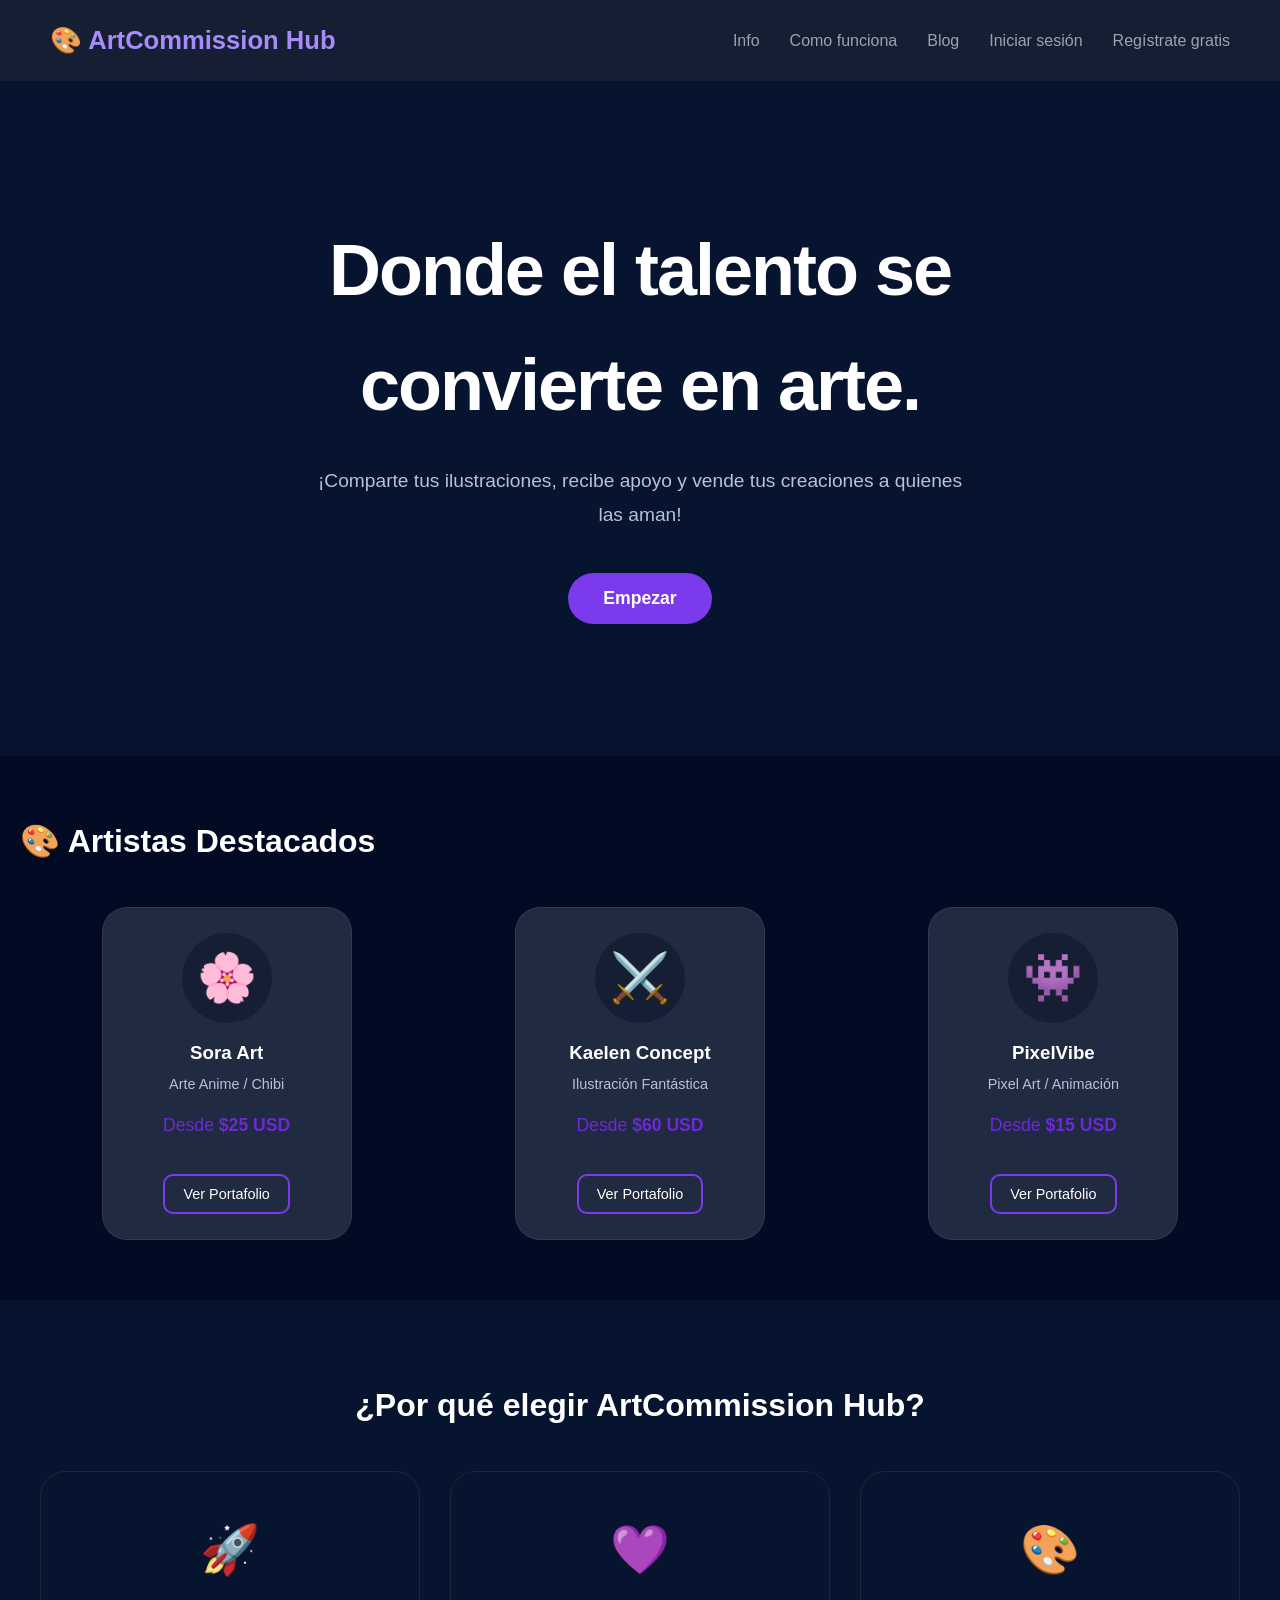
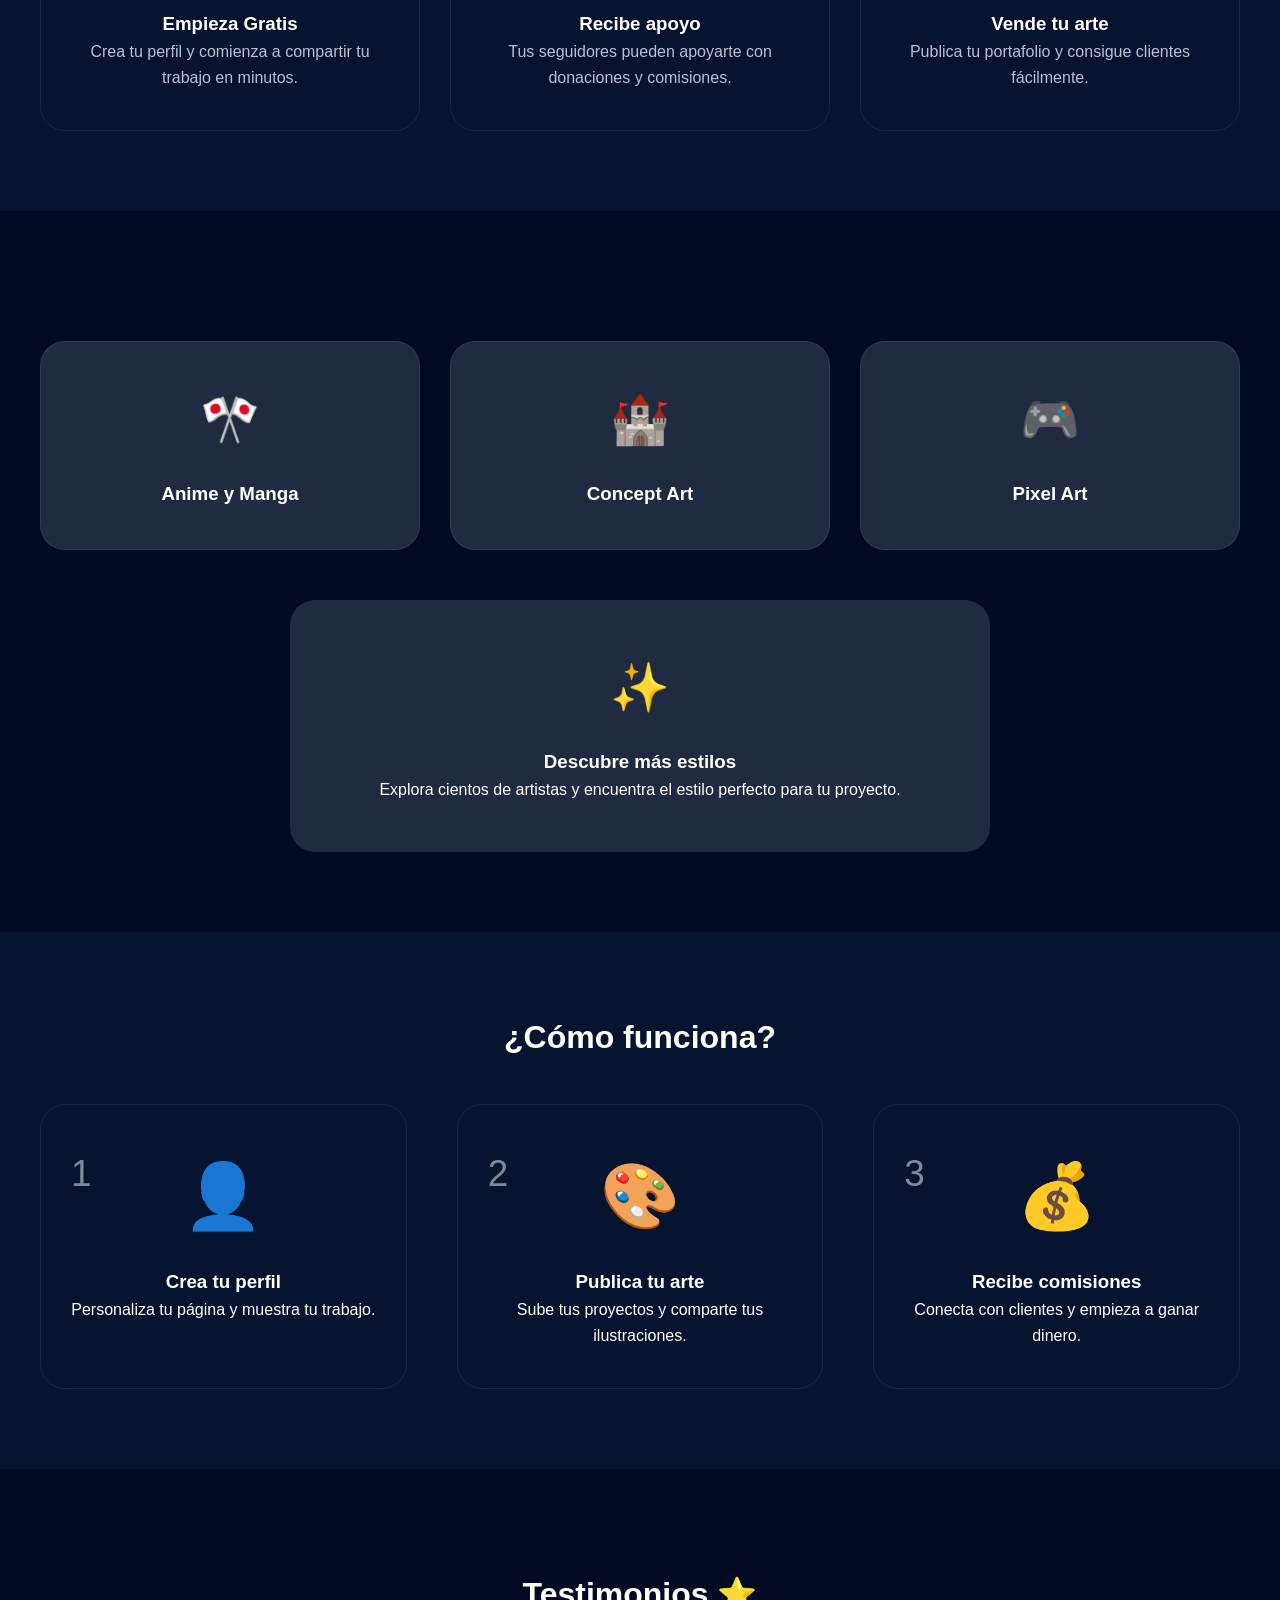
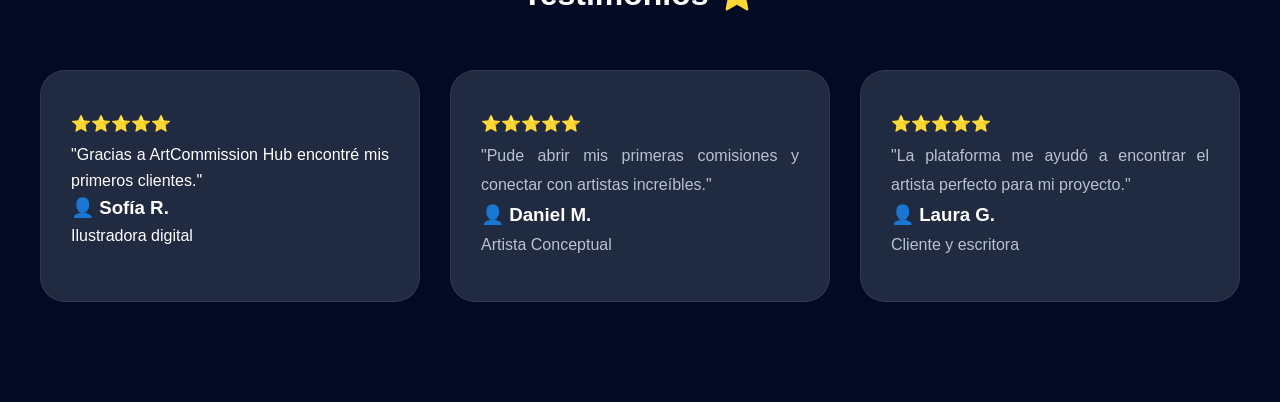
==== commit 043804e6: "css y html parte de testimonios" ====
--- a/inicio/index.html
+++ b/inicio/index.html
@@ -145,6 +145,40 @@
                 </div>
             </div>
         </section>
+
+        <section class="testimonio-section">
+            <h2>Testimonios ⭐</h2>
+
+            <div class="testimonio-grid">
+        <!-- Tarjeta testimonio 1 -->
+                <div class="card testimonio-card">
+                    <div class="testimonio-icono">⭐⭐⭐⭐⭐</div>
+                    <p>"Gracias a ArtCommission Hub encontré mis primeros clientes."</p>
+                    <h3>👤 Sofía R.</h3>
+                    <p>Ilustradora digital</p>
+                </div>
+
+        <!-- Tarjeta testimonio 2 -->
+                <div class="card testimonio-card">
+                    <div class="testimonio-icono">⭐⭐⭐⭐⭐</div>
+                    <p class="testimonio-text">
+                        "Pude abrir mis primeras comisiones y conectar con artistas increíbles."
+                    </p>
+                    <h3>👤 Daniel M.</h3>
+                    <p class="testimonio-role">Artista Conceptual</p>
+                </div>
+
+        <!-- Tarjeta testimonio 3 -->
+                <div class="card testimonio-card">
+                    <div class="testimonio-icono">⭐⭐⭐⭐⭐</div>
+                    <p class="testimonio-text">
+                        "La plataforma me ayudó a encontrar el artista perfecto para mi proyecto."
+                    </p>
+                    <h3>👤 Laura G.</h3>
+                    <p class="testimonio-role">Cliente y escritora</p>
+                </div>
+            </div>
+        </section>
     </main>
     <script src="script.js"></script>
 
--- a/inicio/style.css
+++ b/inicio/style.css
@@ -371,4 +371,46 @@
     font-size: 4rem;
     margin-bottom: 20px;
     position: relative;
-}+}
+
+
+/* Sección de testimonios */
+.testimonio-section {
+    padding: 100px 20px;
+    text-align: center;
+    background-color: #030b24;
+}
+
+/* titulo testimonio */
+.testimonio-section h2 {
+    font-size: 2rem;
+    margin-bottom: 40px;
+    color:var(--text);
+    text-align: center;
+}
+
+/* rejilla de testimonios */
+.testimonio-grid {
+    display: grid;
+    grid-template-columns: repeat(auto-fit, minmax(280px, 1fr));
+    gap: 30px;
+    max-width: 1200px;
+    margin: 50px auto 0;
+}
+
+.testimonio-card {
+    padding: 40px 30px;
+    text-align: justify;
+}
+.testimonio-icono {
+    font-size: 1rem;
+    margin-bottom: 5px;
+}
+.testimonio-text{
+    color: var(--text-light);
+    line-height: 1.8;
+}
+.testimonio-role{
+    color: var(--text-light);
+    line-height: 2;
+}
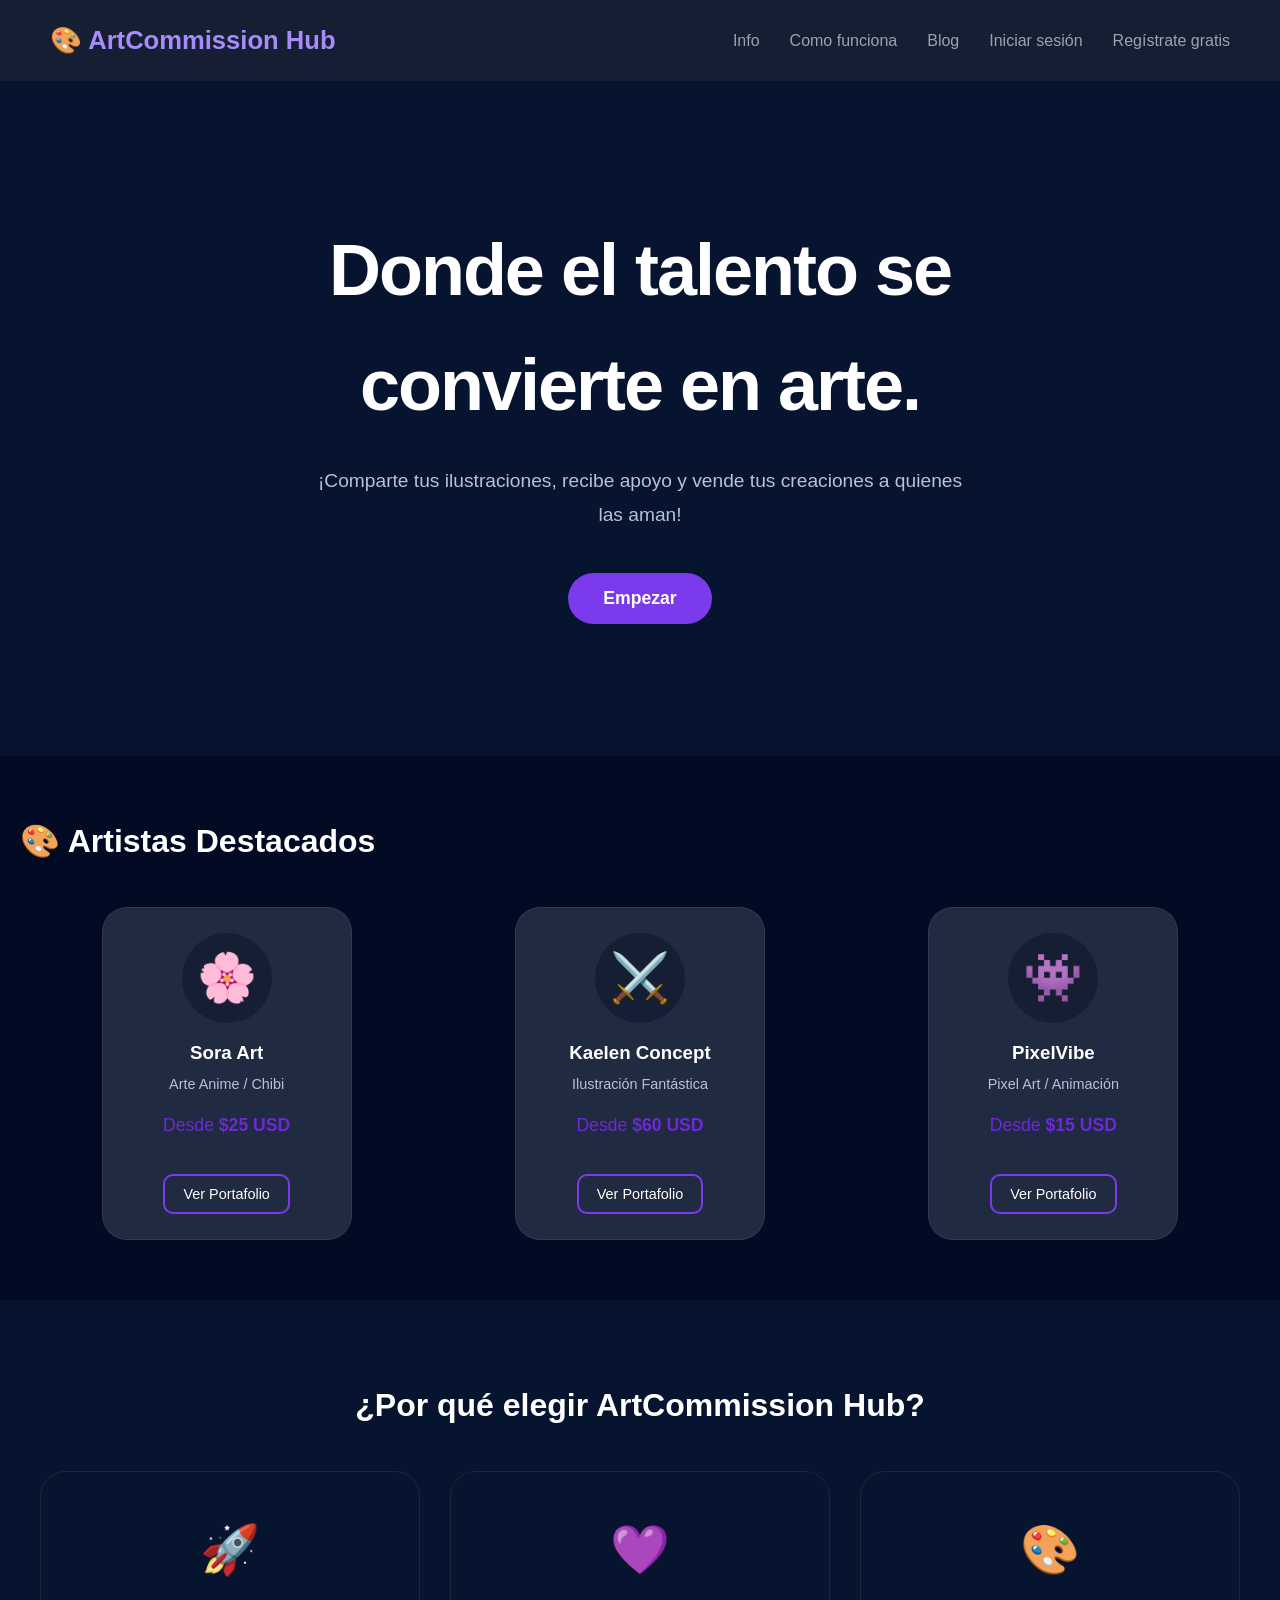
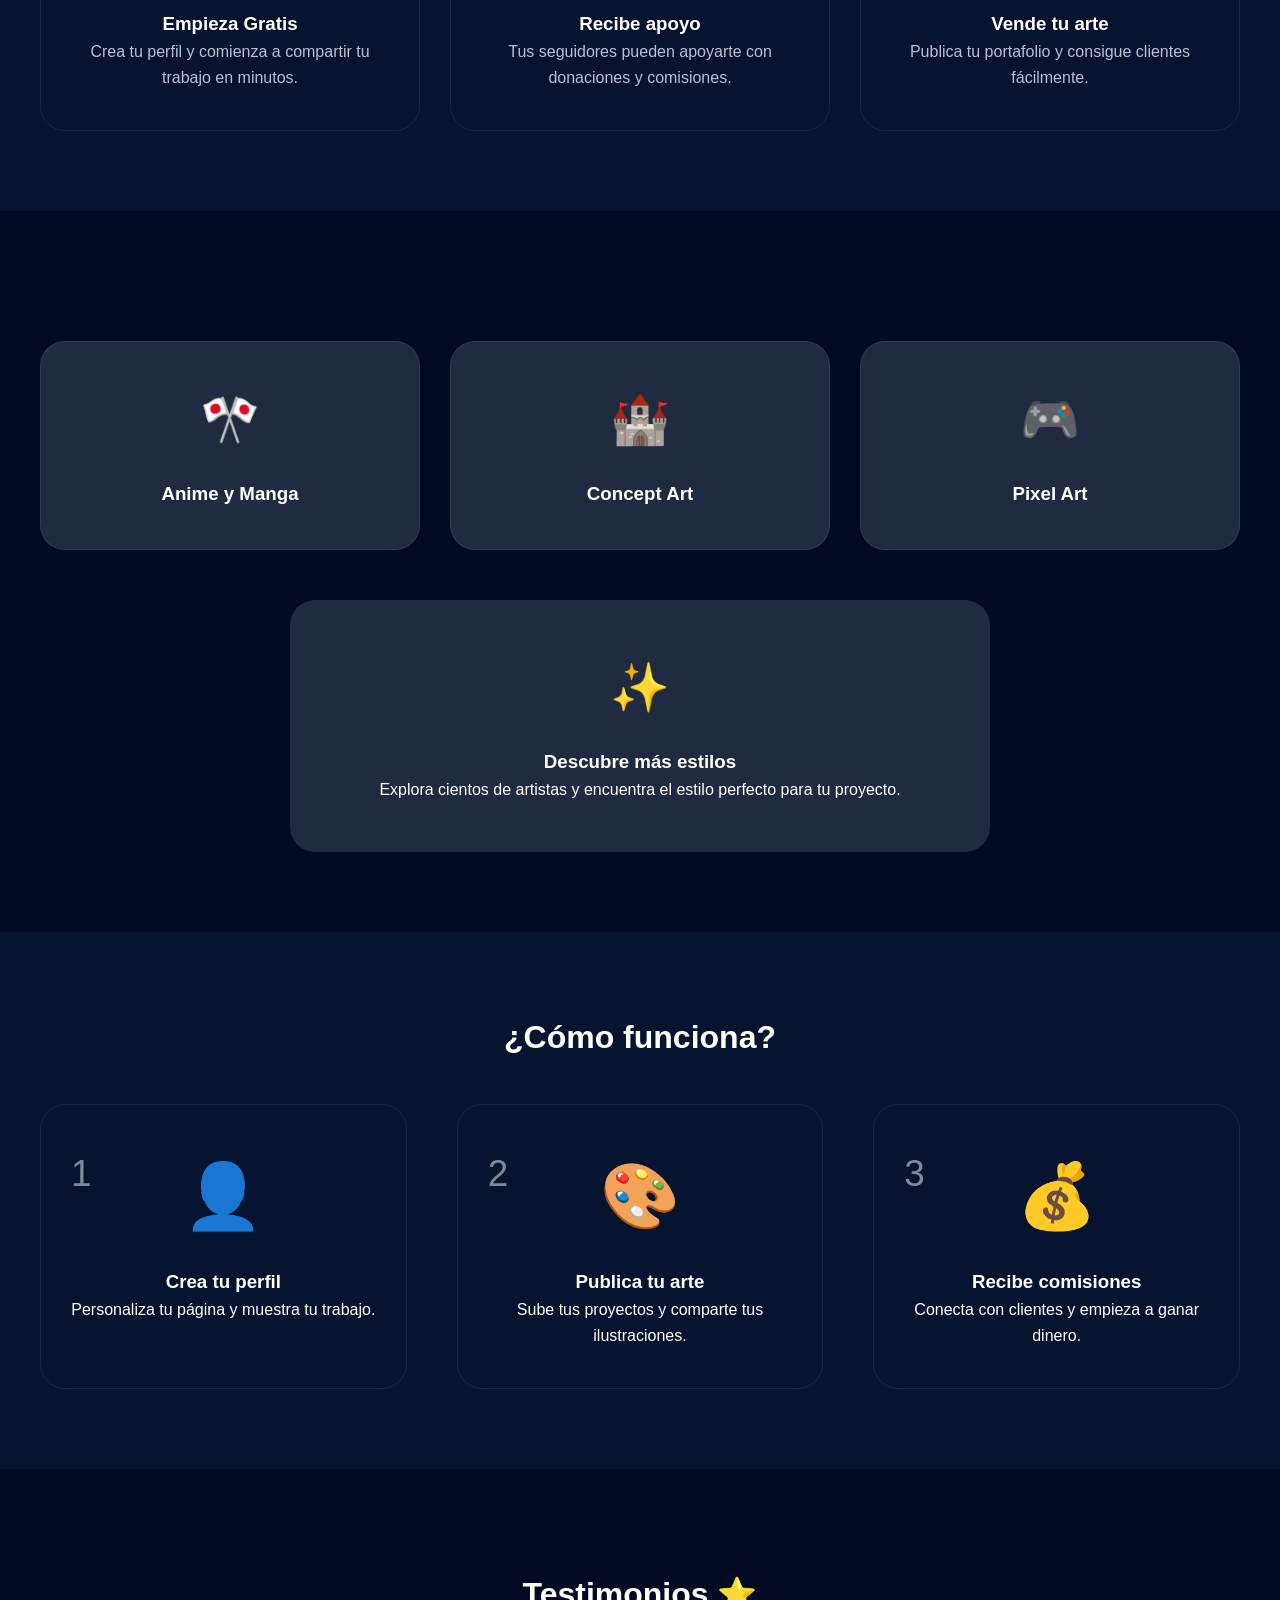
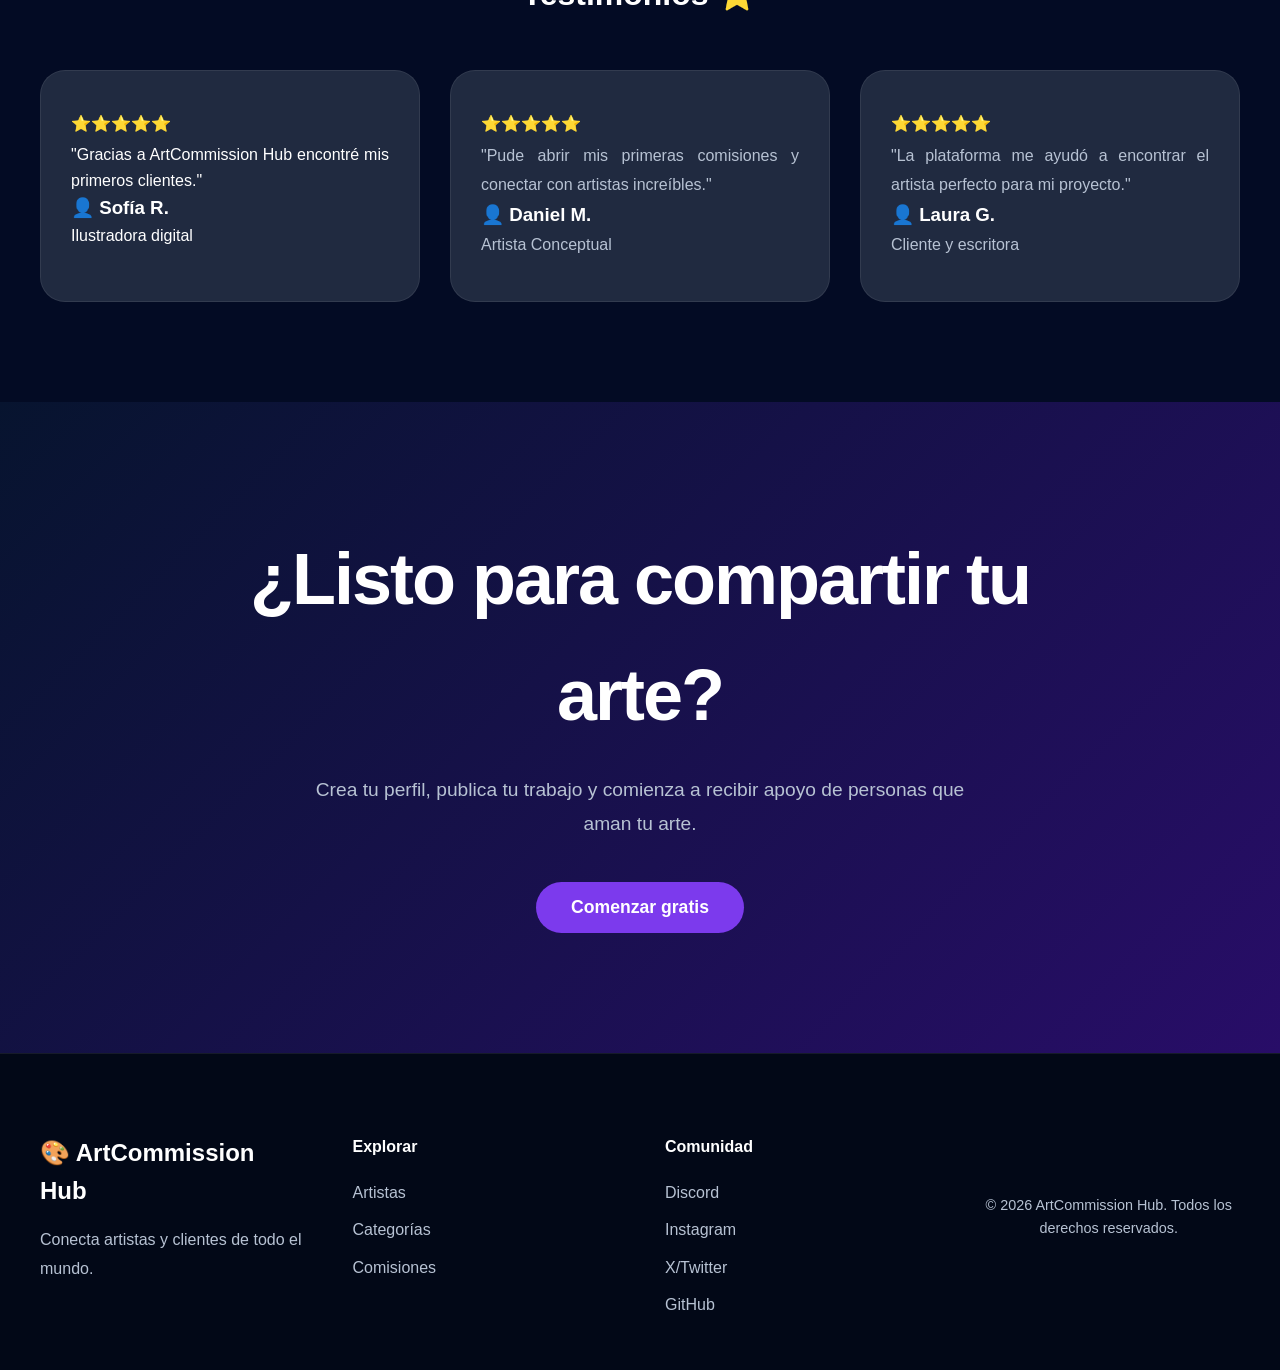
==== commit 508cd5f8: "css y html footer y cta creados" ====
--- a/inicio/index.html
+++ b/inicio/index.html
@@ -179,8 +179,49 @@
                 </div>
             </div>
         </section>
+
+        <section class="CTA-section">
+            <h2>¿Listo para compartir tu arte?</h2>
+            <p>Crea tu perfil, publica tu trabajo y comienza a recibir apoyo de personas que aman tu arte.</p>
+            <button>Comenzar gratis</button>
+        </section>
     </main>
+
     <script src="script.js"></script>
-
 </body>
+<footer>
+    <div class="footer-container">
+
+    <!-- marca -->
+        <div class="footer-brand">
+            <h3>🎨 ArtCommission Hub</h3>
+            <p>Conecta artistas y clientes de todo el mundo.</p>
+        </div>
+
+    <!-- links -->
+        <div class="footer-links">
+            <h4>Explorar</h4>
+            <ul>
+                <li>Artistas</li>
+                <li>Categorías</li>
+                <li>Comisiones</li>
+            </ul>
+        </div>
+
+    <!-- social -->
+        <div class="footer-social">
+            <h4>Comunidad</h4>
+            <ul>
+                <li>Discord</li>
+                <li>Instagram</li>
+                <li>X/Twitter</li>
+                <li>GitHub</li>
+            </ul>
+        </div>
+        
+        <p class="footer-copy">
+    © 2026 ArtCommission Hub. Todos los derechos reservados.</p>
+    </div>
+    </section>
+</footer>
 </html>
--- a/inicio/style.css
+++ b/inicio/style.css
@@ -3,8 +3,8 @@
     --bg-primary:#0B1020;
     --bg-secondary:#161E33;
     --card:#202A40;
-    --fondo2:#1a273f;
-    --fondo1:#0c1a3d;
+    --PAINT-1:#07142f;   
+    --PAINT-2:#280d68;
 
     --purple:#7C3AED;
     --purple-hover:#6D28D9;
@@ -398,19 +398,131 @@
     margin: 50px auto 0;
 }
 
+/* targeta de testimonios */
 .testimonio-card {
     padding: 40px 30px;
     text-align: justify;
 }
+
+/* icono de testimonios */
 .testimonio-icono {
     font-size: 1rem;
     margin-bottom: 5px;
 }
+
+/* text de testimonios */
 .testimonio-text{
     color: var(--text-light);
     line-height: 1.8;
 }
+
+/* textrole de testimonios */
 .testimonio-role{
     color: var(--text-light);
     line-height: 2;
 }
+
+
+/* Sección de CTA */
+.CTA-section {
+    background:linear-gradient(135deg, var(--PAINT-1),var(--PAINT-2));
+    display: flex;
+    flex-direction: column;
+    justify-content: center;
+    align-items: center;
+    text-align: center;
+    padding: 120px 20px;
+}
+
+.CTA-section h2 {
+    font-size: clamp(3rem, 6vw, 4.5rem);
+    font-weight: 800;
+    letter-spacing: -2px;
+    margin-bottom: 20px;
+    max-width: 900px;
+}
+
+.CTA-section p {
+    font-size: 1.2rem;
+    color: var(--text-light);
+    max-width: 650px;
+    margin-bottom: 40px;
+    line-height: 1.8;
+}
+
+.CTA-section button {
+    background: var(--purple);
+    color: white;
+    border: none;
+    padding: 15px 35px;
+    border-radius: 999px;
+    font-size: 1.1rem;
+    font-weight: 600;
+    cursor: pointer;
+    transition: 0.3s;
+}
+
+.CTA-section button:hover {
+    background: var(--purple-hover);
+    transform: translateY(-3px);
+    box-shadow: 0 10px 30px rgba(124, 58, 237, 0.4);
+}
+
+
+/* Footer */
+footer {
+    background-color: #020817;
+    padding: 80px 20px 40px;
+    border-top: 1px solid rgba(255,255,255,0.08);
+}
+
+.footer-container {
+    display: grid;
+    grid-template-columns: repeat(auto-fit, minmax(250px, 1fr));
+    gap: 50px;
+    max-width: 1200px;
+    margin: 0 auto;
+}
+
+.footer-brand h3 {
+    font-size: 1.5rem;
+    margin-bottom: 15px;
+}
+
+.footer-brand p {
+    color: var(--text-light);
+    line-height: 1.8;
+}
+
+/* los agrupamos para no repetir code */
+.footer-links h4,
+.footer-social h4 {
+    margin-bottom: 20px;
+}
+
+.footer-links ul,
+.footer-social ul {
+    list-style: none;
+    padding-left: 0;
+}
+
+.footer-links li,
+.footer-social li {
+    margin-bottom: 12px;
+    color: var(--text-light);
+    cursor: pointer;
+    transition: color 0.3s ease, transform 0.3s ease;
+}
+
+.footer-links li:hover,
+.footer-social li:hover {
+    color: var(--purple);
+    transform: translateX(5px);
+}
+
+.footer-copy {
+    text-align: center;
+    margin-top: 60px;
+    color: var(--text-light);
+    font-size: 0.9rem;
+}
